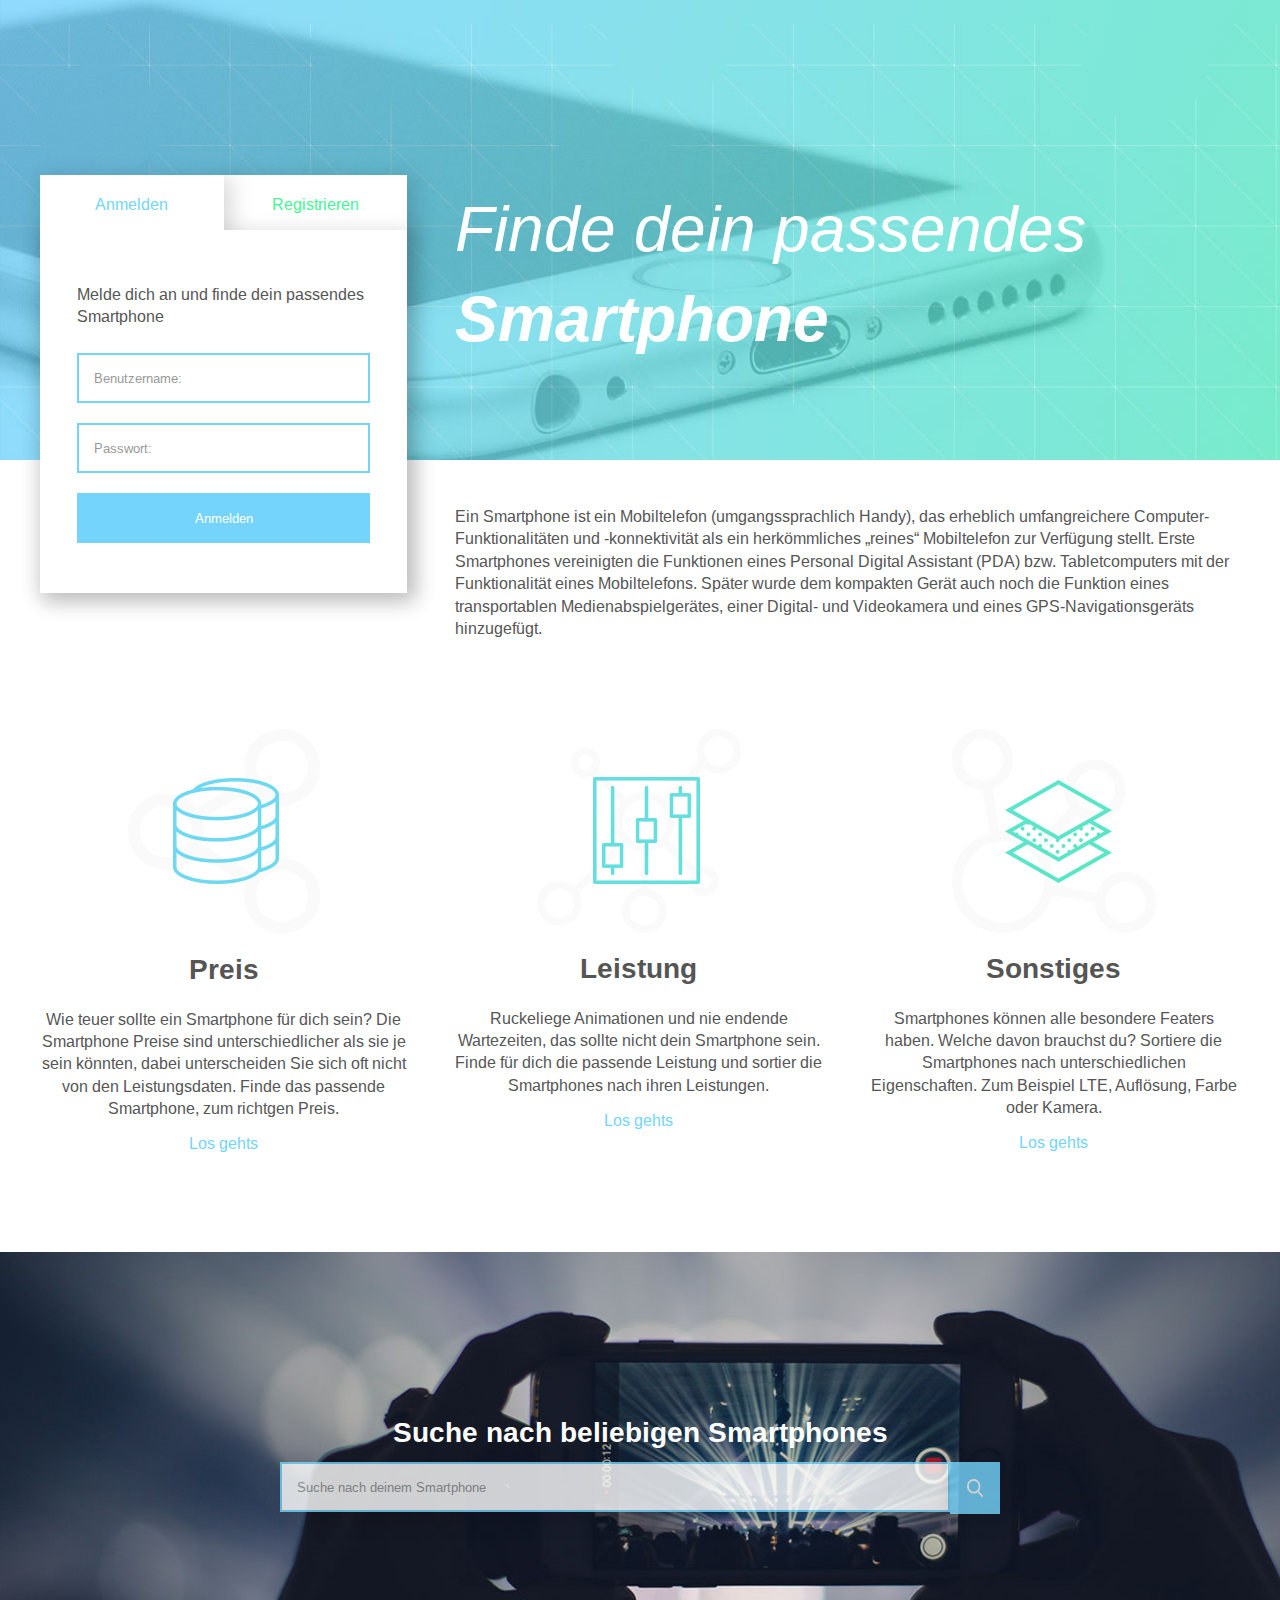
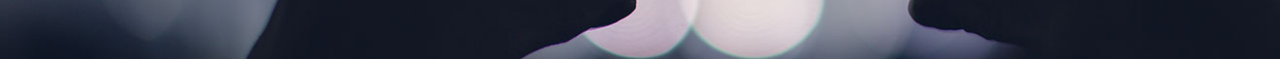
==== index.html @ b23a13de "Filter Leistet + Suchleiste" ====
<!doctype html>
<html class="no-js" lang="DE">
    <head>
        <!--[if lt IE 8]>
            <p class="browserupgrade">You are using an <strong>outdated</strong> browser. Please <a href="http://browsehappy.com/">upgrade your browser</a> to improve your experience.</p>
        <![endif]-->
        <meta charset="utf-8">
        <meta http-equiv="X-UA-Compatible" content="IE=edge,chrome=1">
        <title>Smartphone Portal</title>
        <meta name="description" content="">
        <meta name="viewport" content="width=device-width, initial-scale=1">
        <link rel="apple-touch-icon" href="apple-touch-icon.png">

        <link rel="stylesheet" href="css/normalize.min.css">
        <link rel="stylesheet" href="css/main.css">

        <script src="js/vendor/modernizr-2.8.3.min.js"></script>
    </head>
    <body>
        <!-- Header -->
        <header class="head">
            <div class="inner">
                <div class="signIn sign">
                    <a class="signIn-button">Anmelden</a>
                    <div class="sign-panel">
                        <div class="inner">
                            <p>Melde dich an und finde dein passendes Smartphone</p>
                            <form>
                                <input type="text" name="name" placeholder="Benutzername:">
                                <input type="password" name="pw" placeholder="Passwort:">
                                <input class="submit" type="submit" name="submit" value="Anmelden">
                            </form>
                        </div>
                    </div>
                </div>
                <div class="signUp sign">
                    <a class="signUp-button">Registrieren</a>
                    <div class="sign-panel">
                        <div class="inner">
                            <form>
                                <input type="text" name="name" placeholder="Benutzername:">
                                <input type="password" name="pw" placeholder="Passwort:">
                                <input type="password" name="pwRepeat" placeholder="Passwort wiederholen:">
                                <input class="submit" type="submit" name="submit" value="Anmelden">
                            </form>
                        </div>
                    </div>
                </div>
                <h1>Finde dein passendes<br /><strong>Smartphone</strong></h1>
            </div>
        </header>
        <!-- Section -->
        <section class="allcont">
            <div class="gridwrapper">
                <div class="inner">
                    <div class="col33">&nbsp;</div>
                    <div class="col66">Ein Smartphone ist ein Mobiltelefon (umgangssprachlich Handy), das erheblich umfangreichere Computer-Funktionalitäten und -konnektivität als ein herkömmliches „reines“ Mobiltelefon zur Verfügung stellt. Erste Smartphones vereinigten die Funktionen eines Personal Digital Assistant (PDA) bzw. Tabletcomputers mit der Funktionalität eines Mobiltelefons. Später wurde dem kompakten Gerät auch noch die Funktion eines transportablen Medienabspielgerätes, einer Digital- und Videokamera und eines GPS-Navigationsgeräts hinzugefügt.</div>
                    <div class="clearfix"></div>
                </div>
            </div>

            <div class="gridwrapper">
                <div class="inner">
                    <div class="col33 text-center">
                        <img src="img/filter-preis.png" />
                        <h3>Preis</h3>
                        <p>Wie teuer sollte ein Smartphone für dich sein? Die Smartphone Preise sind unterschiedlicher als sie je sein könnten, dabei unterscheiden Sie sich oft nicht von den Leistungsdaten. Finde das passende Smartphone, zum richtgen Preis.</p>
                        <p><a class="underline" href="#">Los gehts</a></p>
                    </div>
                    <div class="col33 text-center">
                        <img src="img/filter-leistung.png" />
                        <h3>Leistung</h3>
                        <p>Ruckeliege Animationen und nie endende Wartezeiten, das sollte nicht dein Smartphone sein. Finde für dich die passende Leistung und sortier die Smartphones nach ihren Leistungen.</p>
                        <p><a class="underline" href="#">Los gehts</a></p>
                    </div>
                    <div class="col33 text-center">
                        <img src="img/filter-sonstiges.png" />
                        <h3>Sonstiges</h3>
                        <p>Smartphones können alle besondere Featers haben. Welche davon brauchst du? Sortiere die Smartphones nach unterschiedlichen Eigenschaften. Zum Beispiel LTE, Auflösung, Farbe oder Kamera.</p>
                        <p><a class="underline" href="#">Los gehts</a></p>
                    </div>
                    <div class="clearfix"></div>
                </div>
            </div>

            <div class="gridwrapper wrapper-img">
                <div class="inner">
                    <div class="col text-center">
                        <h3 style="color: #fff;">Suche nach beliebigen Smartphones</h3>
                        <form>
                            <input type="text" name="searchkey" placeholder="Suche nach deinem Smartphone">
                            <input class="submit" type="image" src="img/search-icon.png" alt="Submit Form" />
                            <div class="clearfix"></div>
                        </form>
                    </div>
                </div>
            </div>
        </section>

        <script src="//ajax.googleapis.com/ajax/libs/jquery/1.11.2/jquery.min.js"></script>
        <script>window.jQuery || document.write('<script src="js/vendor/jquery-1.11.2.min.js"><\/script>')</script>

        <!-- Einfügen der JS datei -->
        <script src="js/main.js"></script>
    </body>
</html>
---- css/main.css ----
/*! HTML5 Boilerplate v5.0 | MIT License | http://h5bp.com/ */
@import url('https://fonts.googleapis.com/css?family=Arimo');

* {
    box-sizing: border-box;
    margin: 0px;
    padding: 0px;
}

html {
    color: #555;
    font-size: 100%;
    line-height: 1.4;
    font-family: 'Arimo', sans-serif;
}
::-moz-selection {
    background: #b3d4fc;
    text-shadow: none;
}
::selection {
    background: #b3d4fc;
    text-shadow: none;
}
hr {
    display: block;
    height: 1px;
    border: 0;
    border-top: 1px solid #ccc;
    margin: 1em 0;
    padding: 0;
}
audio,
canvas,
iframe,
img,
svg,
video {
    vertical-align: middle;
}
textarea {
    resize: vertical;
}
p {
    padding: 8px 0px 5px;
    margin: 0px;
}
h1, h2, h3, h4, h5, h6 {
    font-family: 'Arimo', sans-serif;
    font-weight: normal;
    margin: 0px;
}
a {
    color: #74d4fc;
    text-decoration: none;
}
h1 {
    font-style: italic;
    font-size: 64px;
}
h3 {
    font-size: 28px;   
    color: #555;
    font-weight: bold;
    padding: 16px 0px 10px;
}
.text-center {
    text-align: center;
}
.text-right {
    text-align: right;
}
/* ==========================================================================
   Head
   ========================================================================== */
.head {
    width: 100%;
    height: 460px;
    background-image: url(../img/headimg.jpg);
    background-size: cover;
}
.sign {
    position: absolute;
    width: 30.6%;
    height: 363px;
    background-color: #fff;
    top: 230px;
    left: 0px;
    box-shadow: 5px 5px 20px 3px rgba(0,0,0, 0.15);
}
.signIn {
    z-index: 2;
}
.signUp {
    z-index: 1;
}
.signIn-button, .signUp-button {
    width: 50%;
    text-align: center;
    padding: 18px 0px;
    background-color: #fff;
    display: block;
    position: absolute;
    top: -55px;
    box-shadow: 5px 5px 20px 3px rgba(0,0,0, 0.15);
    z-index: 1;
    cursor: pointer;
}
.signIn-button {
    left: 0px;
    color: #72d6f6;
}
.signUp-button {
    right: 0px;
    color: #42f696;
}
.sign-panel {
    width: 100%;
    height: 100%;
    position: relative;
    z-index: 2;
    background-color: #fff;
    overflow: hidden;
}
.active-panel {
    z-index: 3 !important;
}
.sign-panel .inner {
    width: 80%;
    margin: 0px auto;
    padding: 45px 0px;
}
.sign-panel p, .sign-panel input {
    margin-bottom: 20px;
}
/* Formularfelder */
.sign-panel form input {
    width: 100%;
    padding: 15px;
    box-sizing: border-box;
    border: #74d4fc solid 2px; 
    background-color: #fff;
    font-family: 'Arimo', sans-serif;
}
.signUp .sign-panel form input {
    border: #42f696 solid 2px;
}
.sign-panel form input:focus {
    outline: none;
}
.sign-panel ::-webkit-input-placeholder { /* Chrome/Opera/Safari */
    color: #999999;
}
.sign-panel ::-moz-placeholder { /* Firefox 19+ */
    color: #999999;
}
.sign-panel :-ms-input-placeholder { /* IE 10+ */
    color: #999999;
}
.sign-panel :-moz-placeholder { /* Firefox 18- */
    color: #999999;
}
 /* Submit Button */
.sign-panel form input.submit {
    text-align: center;
    background-color: #74d4fc;
    color: #fff;
}
.signUp .sign-panel form input.submit {
    background-color: #42f696;
}
/* Headline */
.head .inner h1 {
    color: #fff;
    position: absolute;
    top: 185px;
    left: 34.6%;
}

/* ==========================================================================
   Spalten und Layout
   ========================================================================== */
.allcont {
    margin: 45px 0 0;
}
.gridwrapper {
    width: 100%;
    position: relative;
}
.gridwrapper + .gridwrapper {
    margin-top: 90px;
}
.inner {
    margin: 0px auto;
    width: 1200px;
    position: relative;
}
.col33, .col66 {
    float: left;
}
.col33 + .col66, .col33 + .col33 {
    margin-left: 4%;
}
.col33 {
    width: 30.6%;
}
.col66 {
    width: 65.2%;
}

/* ==========================================================================
   Special Class
   ========================================================================== */
/* Hover Effekt */
a.underline {
    display: inline-block;
}
a.underline:after {
    width: 0%;
    height: 2px;
    background-color: #74d4fc;
    content: '';
    display: block;
    transition: all 0.5s;
    margin: 0px auto;
}
a.underline:hover:after {
    width: 100%;
}

/* Suchleiste */
.gridwrapper.wrapper-img {
    padding: 145px 0px; 
    background-image: url(../img/wrapper-img.jpg);
    background-size: cover; 
}
.gridwrapper.wrapper-img .col {
    width: 60%;
    margin: 0px auto
}
/* Formularfelder Suche  */
.gridwrapper.wrapper-img form {
    opacity: 0.8;
    transition: opacity 0.5s;
}
/* §§§§§§§§§§nochmal ran setzen§§§§§§§§§ */
.gridwrapper.wrapper-img form:hover, .gridwrapper.wrapper-img form:focus {
    opacity: 1;
}
.gridwrapper.wrapper-img form input {
    width: 93%;
    padding: 15px;
    box-sizing: border-box;
    border: #74d4fc solid 2px; 
    background-color: #fff;
    font-family: 'Arimo', sans-serif;
    box-shadow: 5px 5px 20px 3px rgba(0,0,0, 0.15);
    float: left;
}
.gridwrapper.wrapper-img form input:focus {
    outline: none;
}
.gridwrapper.wrapper-img ::-webkit-input-placeholder { /* Chrome/Opera/Safari */
    color: #999999;
}
.gridwrapper.wrapper-img ::-moz-placeholder { /* Firefox 19+ */
    color: #999999;
}
.gridwrapper.wrapper-img :-ms-input-placeholder { /* IE 10+ */
    color: #999999;
}
.gridwrapper.wrapper-img :-moz-placeholder { /* Firefox 18- */
    color: #999999;
}
 /* Submit Button */
.gridwrapper.wrapper-img form input.submit {
    text-align: center;
    background-color: #74d4fc;
    color: #fff;
    width: 7%;
    float: left;
}












/* ==========================================================================
   Media Queries
   ========================================================================== */

@media only screen and (min-width: 35em) {

}

@media print,
       (-o-min-device-pixel-ratio: 5/4),
       (-webkit-min-device-pixel-ratio: 1.25),
       (min-resolution: 120dpi) {

}

/* ==========================================================================
   Helper classes
   ========================================================================== */

.hidden {
    display: none !important;
    visibility: hidden;
}

.visuallyhidden {
    border: 0;
    clip: rect(0 0 0 0);
    height: 1px;
    margin: -1px;
    overflow: hidden;
    padding: 0;
    position: absolute;
    width: 1px;
}

.visuallyhidden.focusable:active,
.visuallyhidden.focusable:focus {
    clip: auto;
    height: auto;
    margin: 0;
    overflow: visible;
    position: static;
    width: auto;
}

.invisible {
    visibility: hidden;
}

.clearfix:before,
.clearfix:after {
    content: " ";
    display: table;
}

.clearfix:after {
    clear: both;
}

.clearfix {
    *zoom: 1;
}

/* ==========================================================================
   Print styles
   ========================================================================== */

@media print {
    *,
    *:before,
    *:after {
        background: transparent !important;
        color: #000 !important;
        box-shadow: none !important;
        text-shadow: none !important;
    }

    a,
    a:visited {
        text-decoration: underline;
    }

    a[href]:after {
        content: " (" attr(href) ")";
    }

    abbr[title]:after {
        content: " (" attr(title) ")";
    }

    a[href^="#"]:after,
    a[href^="javascript:"]:after {
        content: "";
    }

    pre,
    blockquote {
        border: 1px solid #999;
        page-break-inside: avoid;
    }

    thead {
        display: table-header-group;
    }

    tr,
    img {
        page-break-inside: avoid;
    }

    img {
        max-width: 100% !important;
    }

    p,
    h2,
    h3 {
        orphans: 3;
        widows: 3;
    }

    h2,
    h3 {
        page-break-after: avoid;
    }
}
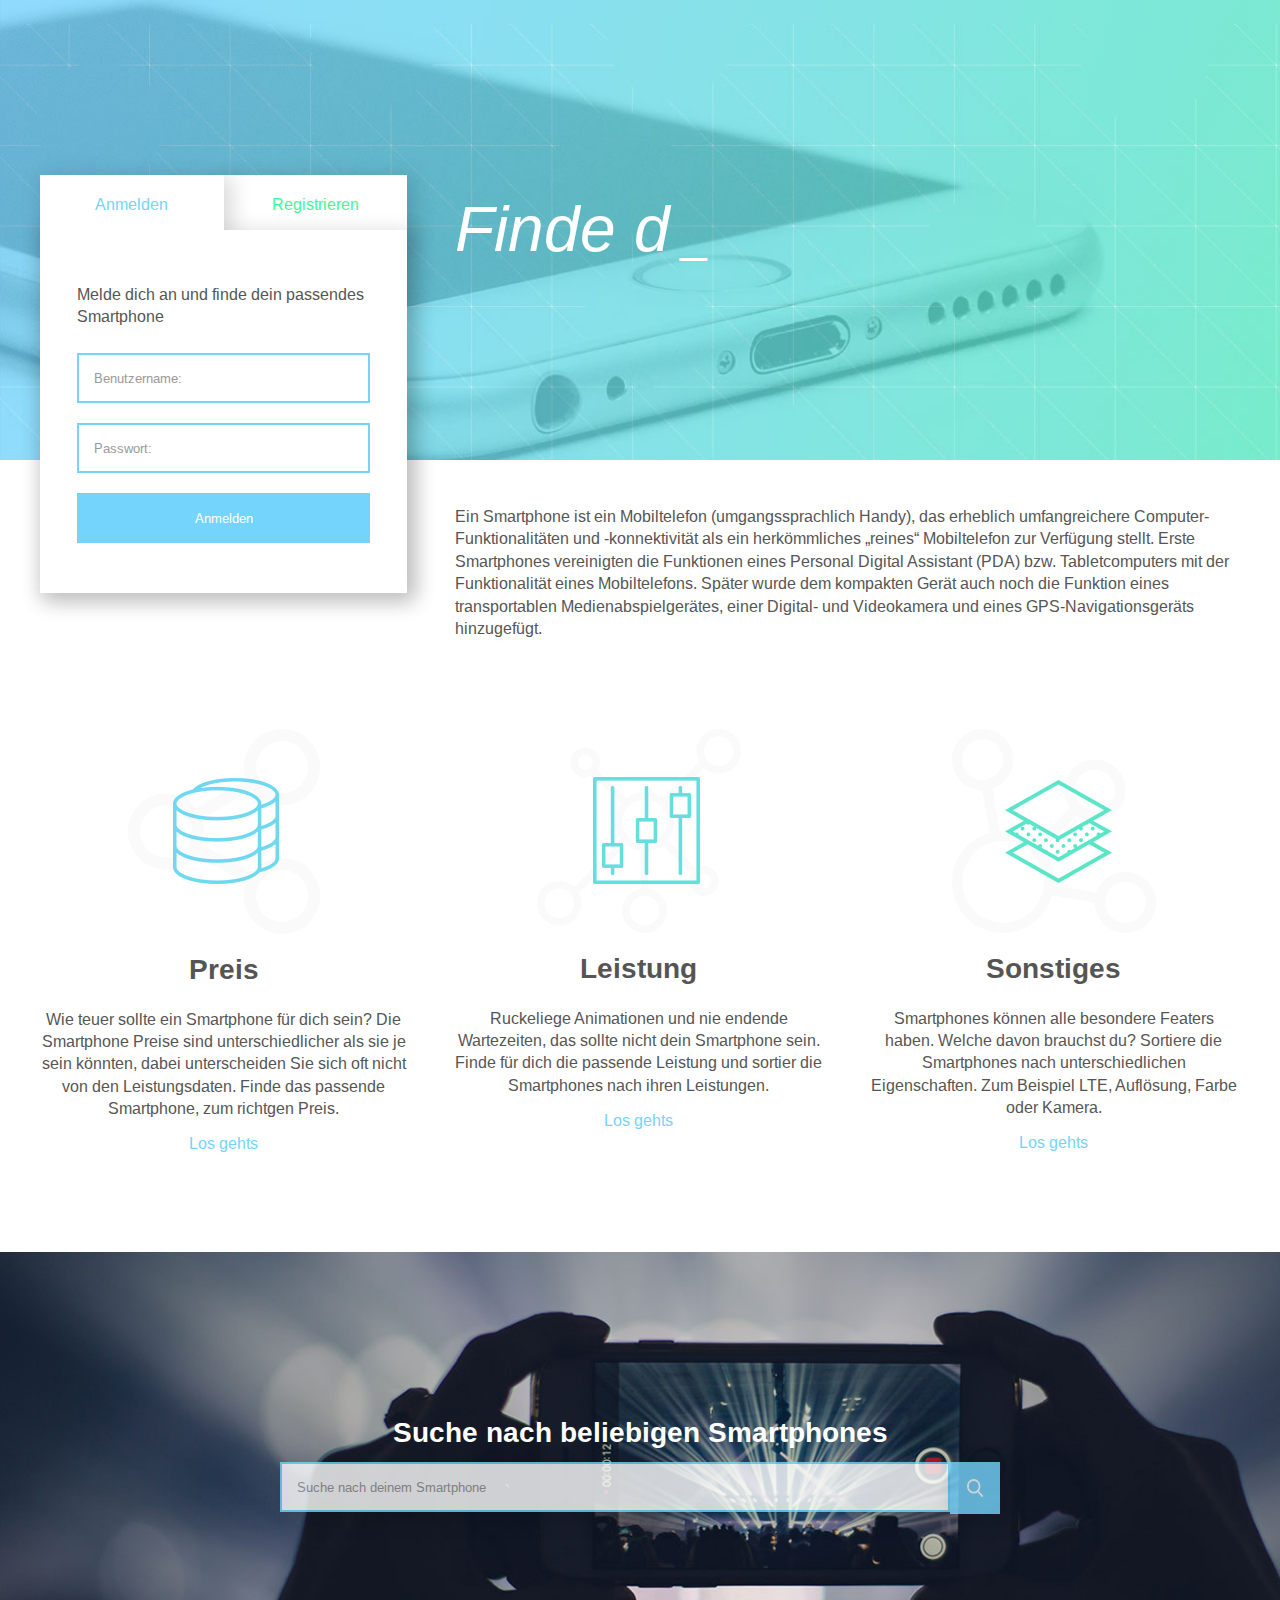
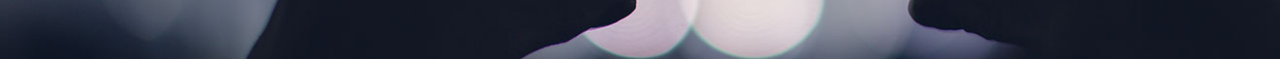
==== commit 5008e1ff: "ityped hinzugefügt" ====
--- a/index.html
+++ b/index.html
@@ -15,6 +15,7 @@
         <link rel="stylesheet" href="css/main.css">
 
         <script src="js/vendor/modernizr-2.8.3.min.js"></script>
+        <script src="js/ityped.js"></script>
     </head>
     <body>
         <!-- Header -->
@@ -46,7 +47,9 @@
                         </div>
                     </div>
                 </div>
-                <h1>Finde dein passendes<br /><strong>Smartphone</strong></h1>
+                <div class="typed-text">
+                    <span id="ityped" class="ityped"></span>
+                </div>
             </div>
         </header>
         <!-- Section -->
--- a/css/main.css
+++ b/css/main.css
@@ -169,11 +169,39 @@
     background-color: #42f696;
 }
 /* Headline */
-.head .inner h1 {
+.head .inner .typed-text {
     color: #fff;
     position: absolute;
     top: 185px;
     left: 34.6%;
+    font-size: 64px;
+}
+.head .inner .typed-text .ityped {
+    font-style: italic;
+}
+.ityped-cursor {
+    font-size: 3rem;
+    opacity: 1;
+    -webkit-animation: blink 0.45s infinite;
+    -moz-animation: blink 0.45s infinite;
+    animation: blink 0.45s infinite;
+    animation-direction: alternate;
+    margin-left: 10px;
+}
+@keyframes blink {
+    100% {
+        opacity: 0;
+    }
+}
+@-webkit-keyframes blink {
+    100% {
+        opacity: 0;
+    }
+}
+@-moz-keyframes blink {
+    100% {
+        opacity: 0;
+    }
 }
 
 /* ==========================================================================
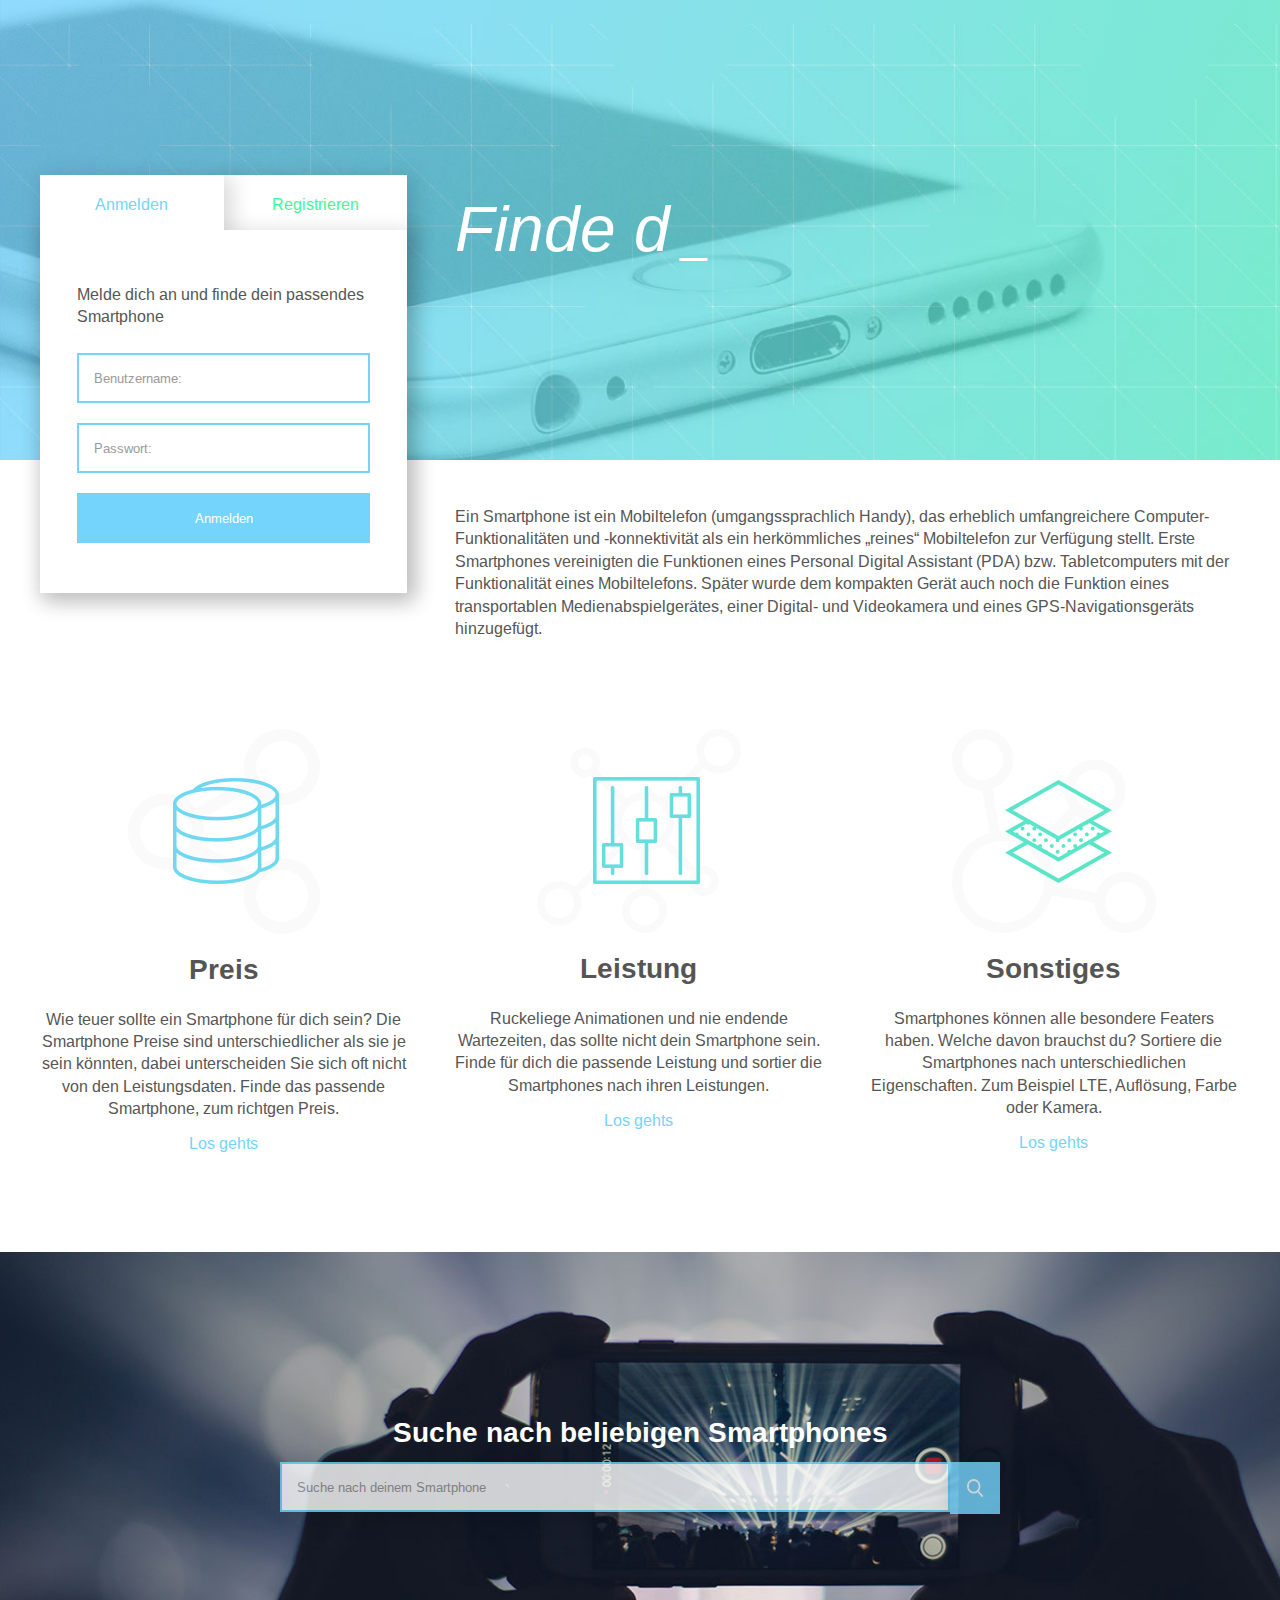
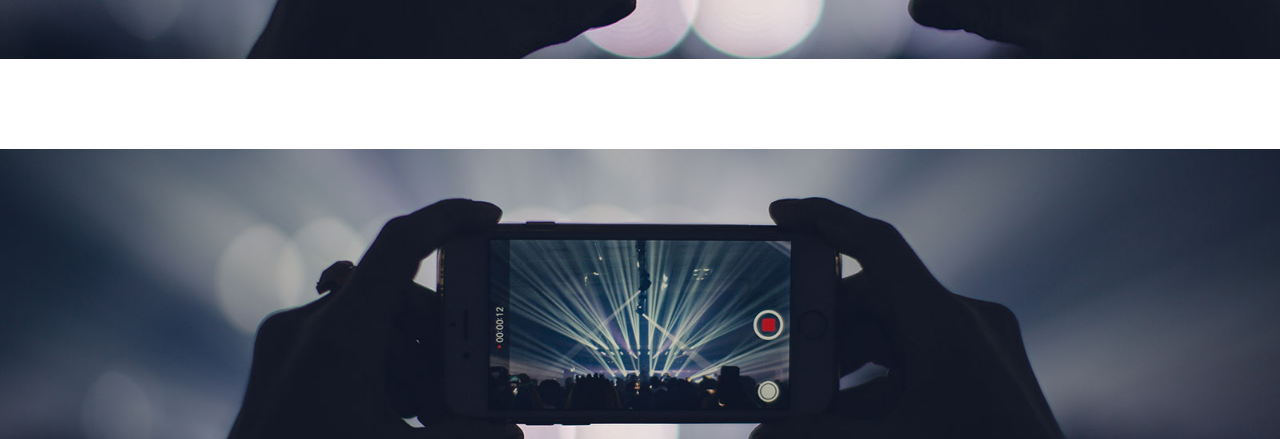
==== commit e12a2cd5: "icons bearbeitet" ====
--- a/index.html
+++ b/index.html
@@ -10,6 +10,7 @@
         <meta name="description" content="">
         <meta name="viewport" content="width=device-width, initial-scale=1">
         <link rel="apple-touch-icon" href="apple-touch-icon.png">
+        <link rel="icon" type="image/png" sizes="32x32" href="favicon.png">
 
         <link rel="stylesheet" href="css/normalize.min.css">
         <link rel="stylesheet" href="css/main.css">
@@ -54,6 +55,7 @@
         </header>
         <!-- Section -->
         <section class="allcont">
+            <!-- Intro -->
             <div class="gridwrapper">
                 <div class="inner">
                     <div class="col33">&nbsp;</div>
@@ -62,6 +64,7 @@
                 </div>
             </div>
 
+            <!-- 3 Spalten Filter -->
             <div class="gridwrapper">
                 <div class="inner">
                     <div class="col33 text-center">
@@ -86,6 +89,7 @@
                 </div>
             </div>
 
+            <!-- Suchleiste -->
             <div class="gridwrapper wrapper-img">
                 <div class="inner">
                     <div class="col text-center">
@@ -98,6 +102,12 @@
                     </div>
                 </div>
             </div>
+
+             <!-- Suchleiste -->
+            <div class="gridwrapper wrapper-img">
+                <div class="inner">
+                </div>
+            </div>
         </section>
 
         <script src="//ajax.googleapis.com/ajax/libs/jquery/1.11.2/jquery.min.js"></script>
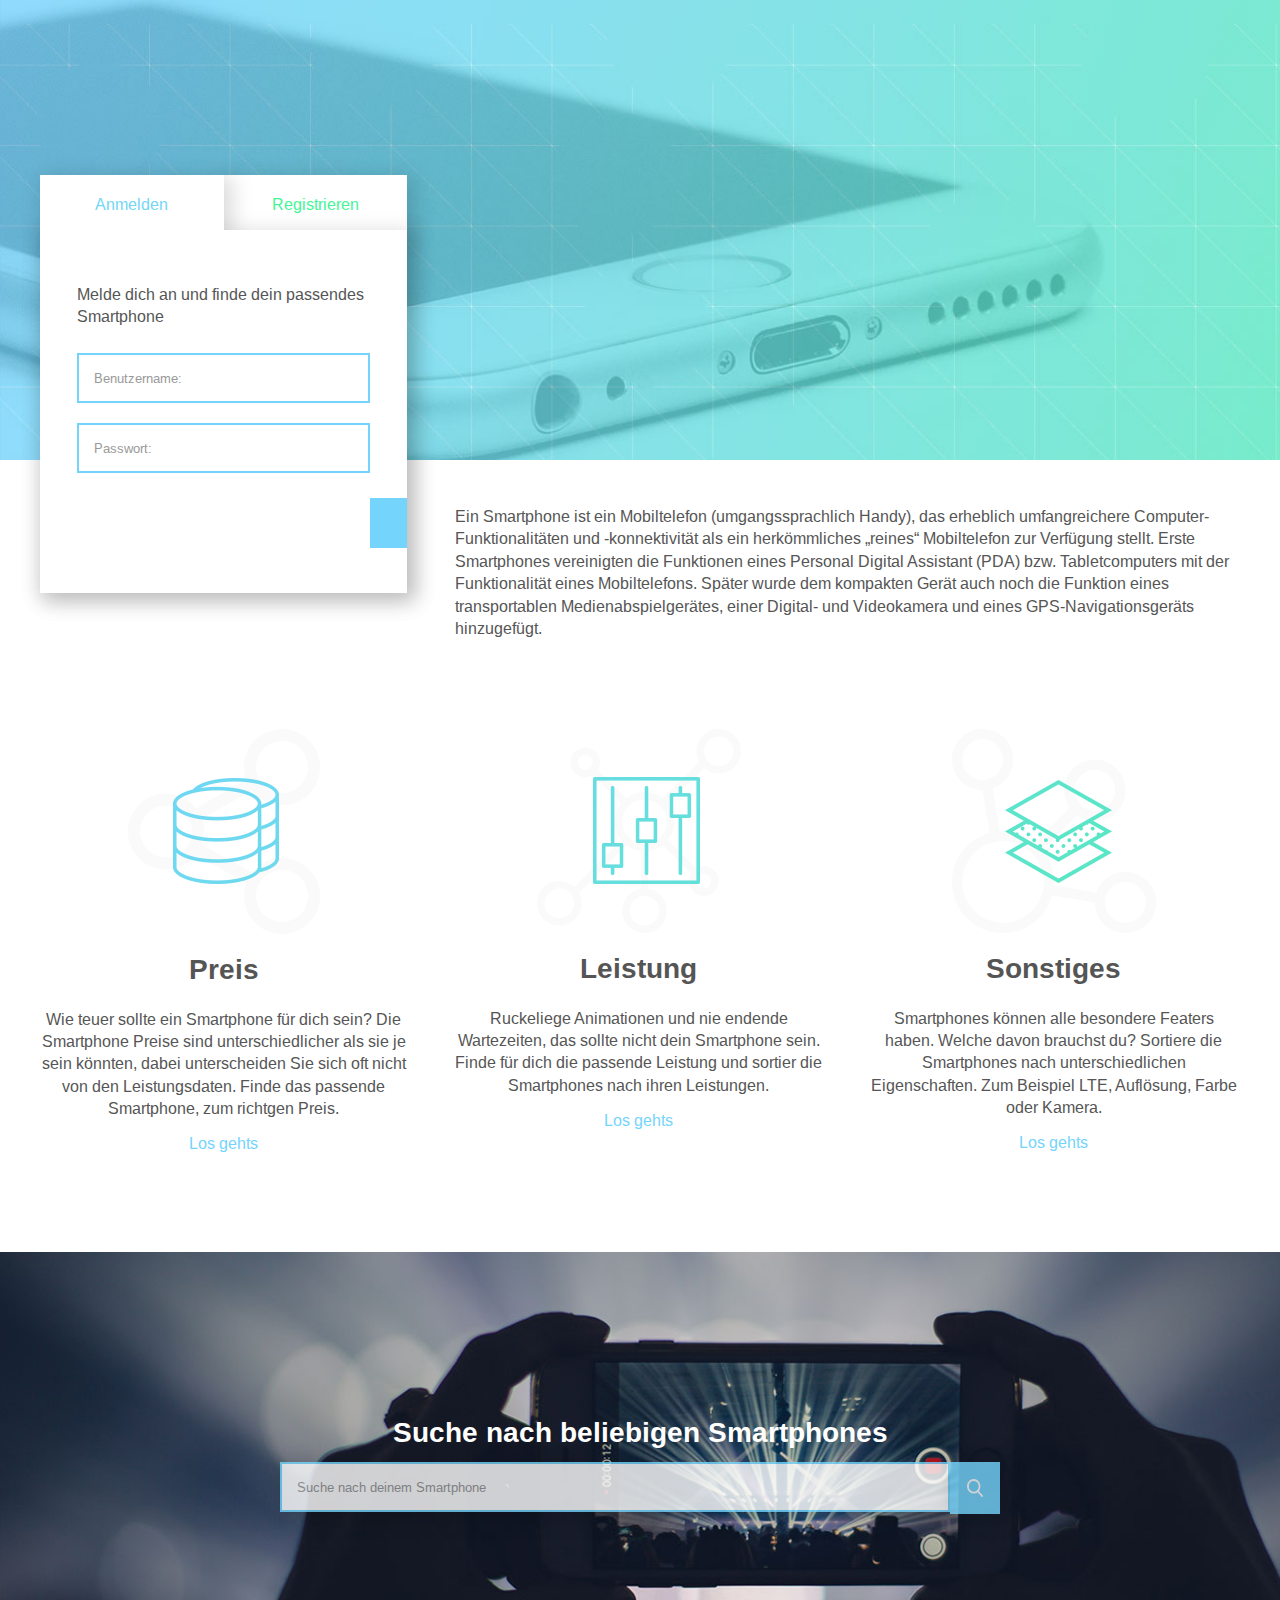
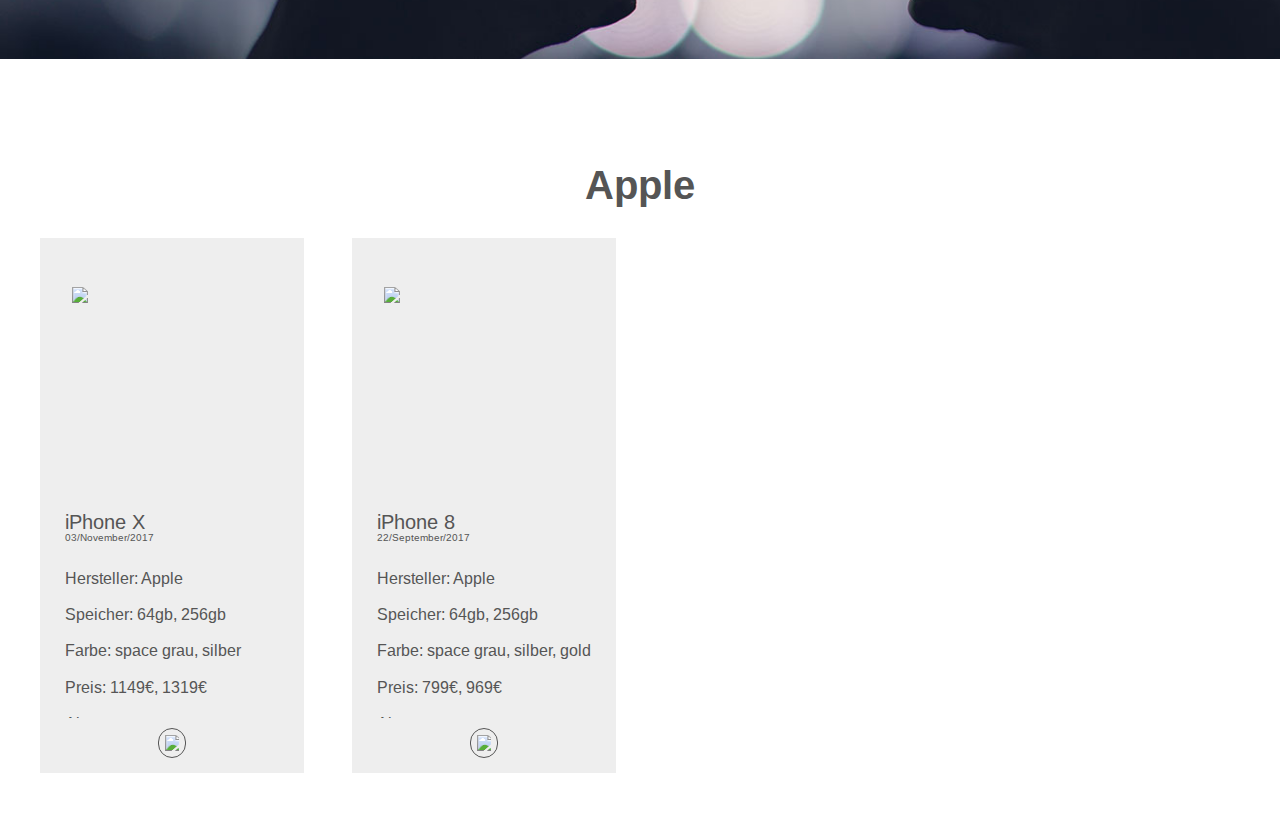
==== commit f1b0a546: "hoher richtig gemacht für jedes Attribut" ====
--- a/index.html
+++ b/index.html
@@ -103,14 +103,84 @@
                 </div>
             </div>
 
-             <!-- Suchleiste -->
-            <div class="gridwrapper wrapper-img">
+             <!-- Handys-->
+            <div class="gridwrapper">
                 <div class="inner">
+                    <h2 class="text-center">Apple</h2>
+                    <div class="col25">
+                        <!-- Handy Model --><!-- Iphone X -->
+                        <div class="handy-model" handy="iphoneX">
+                            <!-- Handy Bild -->
+                            <div class="handy-img">
+                                <img src="img/_handybilder/iphoneX.png" />
+                            </div>
+                            <!-- Handy Infos -->
+                            <div class="handy-info">
+                                <h4>iPhone X</h4>
+                                <p class="handy-release">03/November/2017</p>
+                                <ul>
+                                    <li class="her"><span>Hersteller:</span> <span>Apple</span></li>
+                                    <li class="spe"><span>Speicher:</span> <span>64gb, 256gb</span></li>
+                                    <li class="far"><span>Farbe:</span> <span>space grau, silber</span></li>
+                                    <li class="pre"><span>Preis:</span> <span>1149€, 1319€</span></li>
+                                    <li class="abm"><span>Abmessung:</span> <span>143,6mm/70,9mm/7,7mm</span></li>
+                                    <li class="gew"><span>Gewicht:</span> <span>174g</span></li>
+                                    <li class="gro"><span>Display Größe:</span> <span>5,8"</span></li>
+                                    <li class="auf"><span>Display Auflösung:</span> <span>2436x1125 Pixel</span></li>
+                                    <li class="art"><span>Display Art:</span> <span>Retina-OLED-HD</span></li>
+                                </ul>
+                            </div>
+                            <!-- Mehr Erfahren -->
+                            <div class="handy-more">
+                                <div class="circle open show-button action">
+                                    <img src="img/arrow.png" />
+                                </div>
+                                <div class="circle close action">
+                                    <img src="img/arrow.png" />
+                                </div>
+                            </div>
+                        </div>
+                    </div>
+                    <div class="col25">
+                        <!-- Handy Model --><!-- Iphone 8 -->
+                        <div class="handy-model" handy="iphone8">
+                            <!-- Handy Bild -->
+                            <div class="handy-img">
+                                <img src="img/_handybilder/iphone8.png" />
+                            </div>
+                            <!-- Handy Infos -->
+                            <div class="handy-info">
+                                <h4>iPhone 8</h4>
+                                <p class="handy-release">22/September/2017</p>
+                                <ul>
+                                    <li class="her"><span>Hersteller:</span> <span>Apple</span></li>
+                                    <li class="spe"><span>Speicher:</span> <span>64gb, 256gb</span></li>
+                                    <li class="far"><span>Farbe:</span> <span>space grau, silber, gold</span></li>
+                                    <li class="pre"><span>Preis:</span> <span>799€, 969€</span></li>
+                                    <li class="abm"><span>Abmessung:</span> <span>138,4mm/67,3mm/7,3 mm</span></li>
+                                    <li class="gew"><span>Gewicht:</span> <span>148g</span></li>
+                                    <li class="gro"><span>Display Größe:</span> <span>4,7"</span></li>
+                                    <li class="auf"><span>Display Auflösung:</span> <span>1334x750 Pixel</span></li>
+                                    <li class="art"><span>Display Art:</span> <span>Retina-LCD</span></li>
+                                </ul>
+                            </div>
+                            <!-- Mehr Erfahren -->
+                            <div class="handy-more">
+                                <div class="circle open show-button action">
+                                    <img src="img/arrow.png" />
+                                </div>
+                                <div class="circle close action">
+                                    <img src="img/arrow.png" />
+                                </div>
+                            </div>
+                        </div>
+                    </div>
+                    <div class="clearfix"></div>
                 </div>
             </div>
         </section>
 
-        <script src="//ajax.googleapis.com/ajax/libs/jquery/1.11.2/jquery.min.js"></script>
+        <!--<script src="//ajax.googleapis.com/ajax/libs/jquery/1.11.2/jquery.min.js"></script>-->
         <script>window.jQuery || document.write('<script src="js/vendor/jquery-1.11.2.min.js"><\/script>')</script>
 
         <!-- Einfügen der JS datei -->
--- a/css/main.css
+++ b/css/main.css
@@ -48,6 +48,7 @@
     font-family: 'Arimo', sans-serif;
     font-weight: normal;
     margin: 0px;
+    color: #555;
 }
 a {
     color: #74d4fc;
@@ -57,11 +58,20 @@
     font-style: italic;
     font-size: 64px;
 }
+h2 {
+    font-size: 40px;   
+    font-weight: bold;
+    padding: 8px 0px 25px;
+}
 h3 {
     font-size: 28px;   
-    color: #555;
     font-weight: bold;
     padding: 16px 0px 10px;
+}
+h4 {
+    font-size: 20px;   
+    font-weight: normal;
+    padding: 8px 0px 5px;
 }
 .text-center {
     text-align: center;
@@ -127,7 +137,9 @@
 .sign-panel .inner {
     width: 80%;
     margin: 0px auto;
+    position: relative;
     padding: 45px 0px;
+    height: 100%;
 }
 .sign-panel p, .sign-panel input {
     margin-bottom: 20px;
@@ -161,6 +173,8 @@
 }
  /* Submit Button */
 .sign-panel form input.submit {
+    position: absolute;
+    bottom: 25px;
     text-align: center;
     background-color: #74d4fc;
     color: #fff;
@@ -208,7 +222,7 @@
    Spalten und Layout
    ========================================================================== */
 .allcont {
-    margin: 45px 0 0;
+    margin: 45px 0 ;
 }
 .gridwrapper {
     width: 100%;
@@ -222,18 +236,26 @@
     width: 1200px;
     position: relative;
 }
-.col33, .col66 {
-    float: left;
-}
-.col33 + .col66, .col33 + .col33 {
-    margin-left: 4%;
-}
+/* 4 Spalten 1:1 */
+.col25 {
+    width: 22%
+}
+/* 3 Spalten 1:1 */
 .col33 {
     width: 30.6%;
 }
+/* 2 Spalten 1:2 */
 .col66 {
     width: 65.2%;
 }
+.col25, .col33, .col66 {
+    float: left;
+}
+.col25 + .col25, .col33 + .col66, .col66 + .col33, .col33 + .col33 {
+    margin-left: 4%;
+}
+
+
 
 /* ==========================================================================
    Special Class
@@ -299,7 +321,6 @@
 .gridwrapper.wrapper-img :-moz-placeholder { /* Firefox 18- */
     color: #999999;
 }
- /* Submit Button */
 .gridwrapper.wrapper-img form input.submit {
     text-align: center;
     background-color: #74d4fc;
@@ -308,13 +329,118 @@
     float: left;
 }
 
-
-
-
-
-
-
-
+/* ==========================================================================
+   Handy Model
+   ========================================================================== */
+.handy-model {
+    width: 100%;
+    padding: 45px 0px 10px;
+    background-color: #eee;
+    overflow: hidden;
+    position: relative;
+}
+.handy-model .handy-img {
+    width: 200px;
+    height: 200px;
+    margin: 0px auto 25px;
+}
+.handy-model .handy-info {
+    width: 100%;
+    /*padding: 0px 25px;*/
+    max-height: 210px;
+    overflow: hidden;
+    transition: all 1s;
+}
+.handy-model .handy-info h4 {
+    padding: 0px 25px;
+}
+.handy-model .handy-info.open {
+    max-height: 1000px;
+}
+.handy-model .handy-info .handy-release {
+    font-size: 10px;
+    margin: -5px 0px 15px;
+    padding: 0px 25px;
+}
+.handy-model .handy-info ul {
+    list-style-type: none;
+}
+.handy-model .handy-info ul li {
+    padding: 7px 25px 7px;
+    position: relative;
+    transition: all 0.5s;
+}
+.handy-model .handy-info ul li span {
+    position: relative;
+    z-index: 1;
+}
+.handy-model .handy-info ul li:before {
+    content: '';
+    background-color: #74d4fc;
+    width: 0%;
+    height: 100%;
+    position: absolute;
+    top: 0px;
+    left: -50%;
+    z-index: 0;
+    transition: all 0.5s;
+}
+/* $$$$$$$$$$$$ nochmal ran setzen $$$$$$$$$$$$$ */
+.handy-model .handy-info ul li.test.hov {
+    color: #fff;
+}
+.handy-model .handy-info ul li.test.hov:before {
+    display: block;
+    width: 200%;
+}
+
+/* Button fuer mehr anzeigen */
+.handy-more {
+    margin-top: 10px;
+    text-align: center;
+}
+.handy-more .circle {
+    padding: 6px;
+    border-radius: 30px;
+    border: 1px solid #555;
+    cursor: pointer;
+    display: none;
+}
+.handy-more .circle.show-button {
+    display: inline-block;
+}
+.handy-more .circle img {
+    width: 14px;
+    height: 14px;
+    height: auto;
+    float: left;
+    display: block;
+}
+.handy-more .circle.close img {
+    -webkit-transform: rotate(180deg);
+    -moz-transform: rotate(180deg);
+    -o-transform: rotate(180deg);
+    -ms-transform: rotate(180deg);
+    transform: rotate(180deg)
+}
+.handy-more .circle.open:after {
+    content: 'Mehr Erfahren';
+    color: #555;
+    display: block;
+    font-size: 10px;
+    float: left;
+    margin-left: 0px;
+    width: 0px;
+    height: 0px;
+    overflow: hidden;
+    transition: width 0.5s;
+}
+.handy-more .circle.open:hover:after {
+    width: 65px;
+    height: 14px;
+    margin-left: 6px;
+    white-space: nowrap;
+}
 
 
 
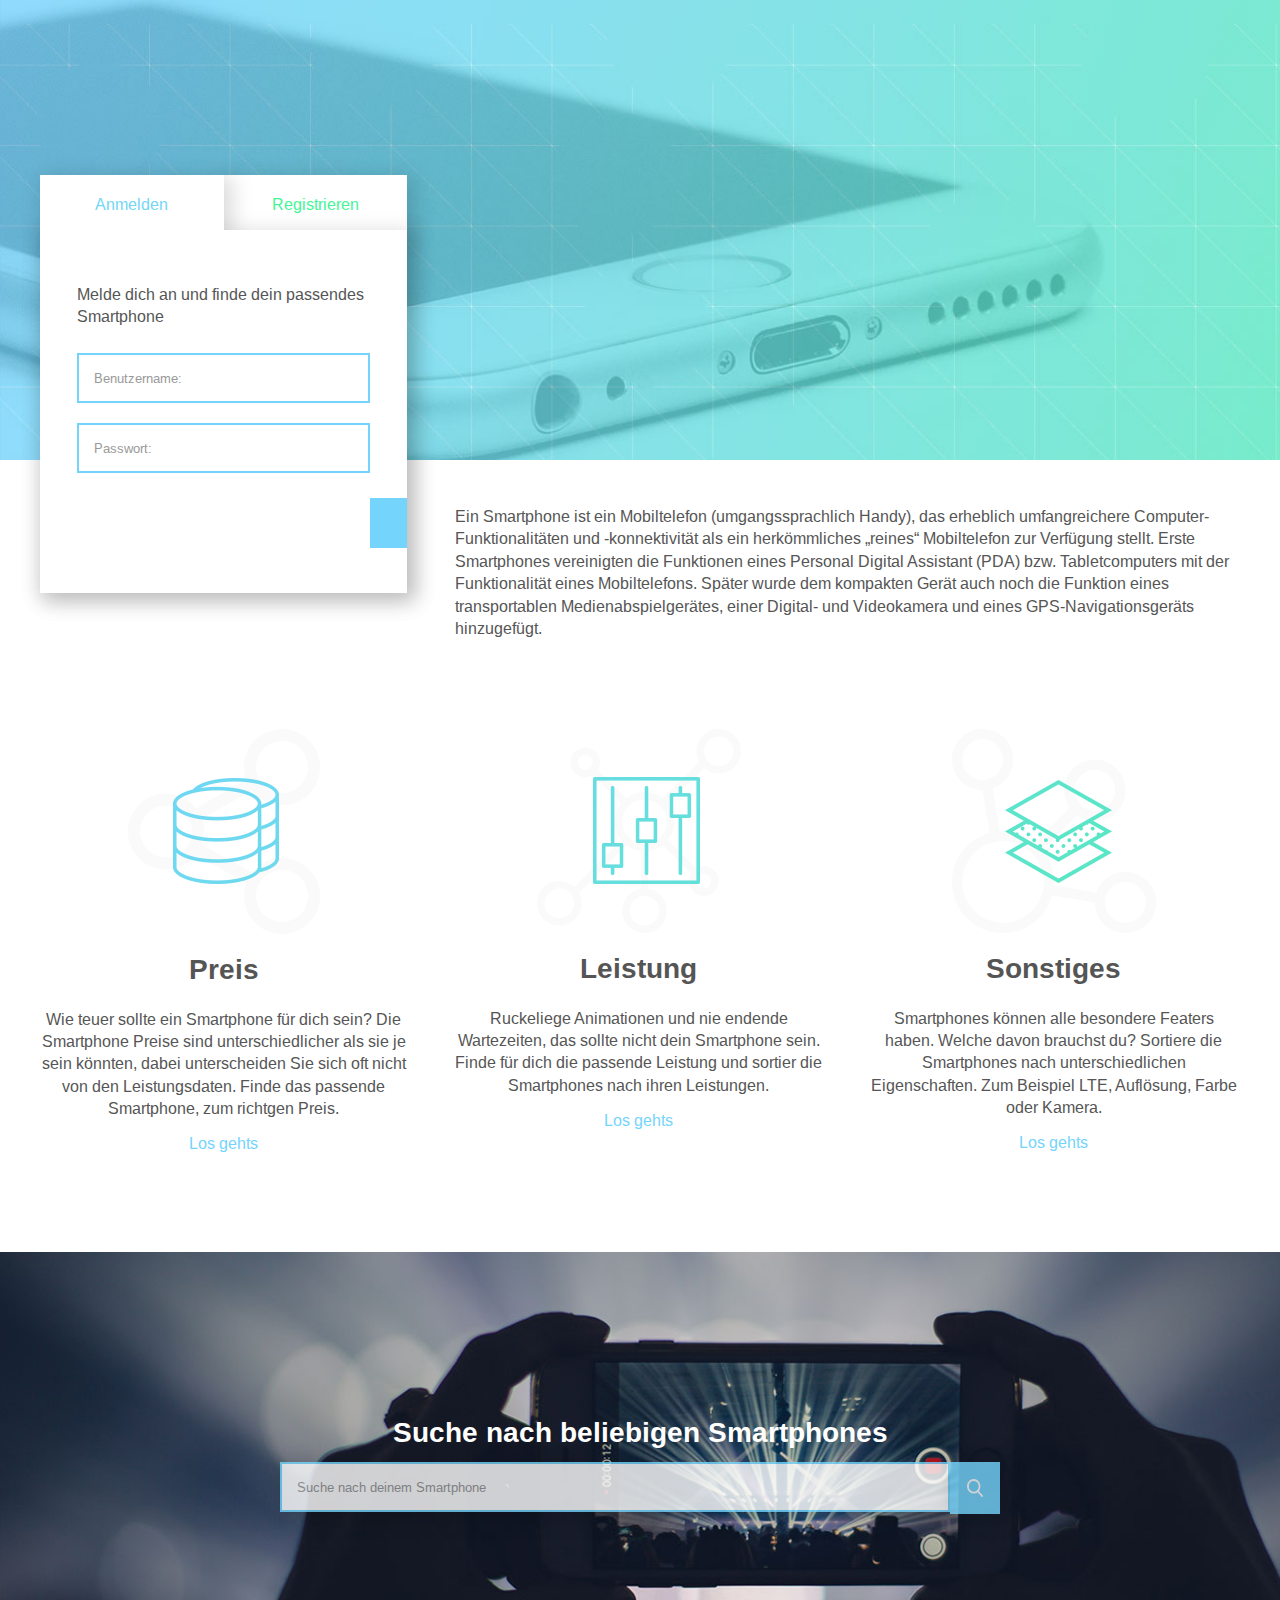
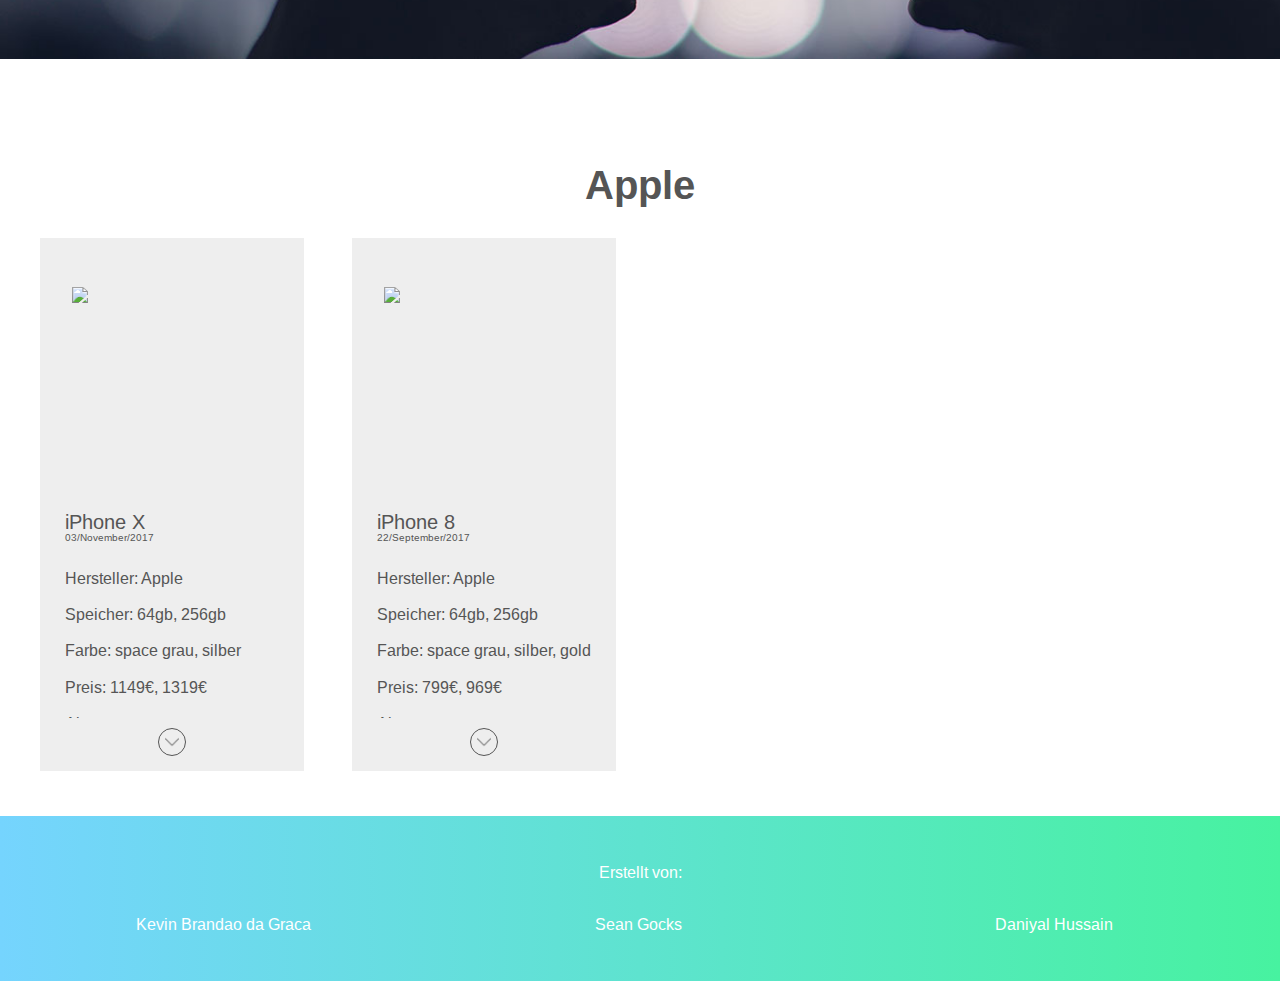
==== commit 5acef300: "neuen button" ====
--- a/index.html
+++ b/index.html
@@ -94,8 +94,8 @@
                 <div class="inner">
                     <div class="col text-center">
                         <h3 style="color: #fff;">Suche nach beliebigen Smartphones</h3>
-                        <form>
-                            <input type="text" name="searchkey" placeholder="Suche nach deinem Smartphone">
+                        <form class="test-t">
+                            <input type="text" class="search-input" name="searchkey" placeholder="Suche nach deinem Smartphone">
                             <input class="submit" type="image" src="img/search-icon.png" alt="Submit Form" />
                             <div class="clearfix"></div>
                         </form>
@@ -125,17 +125,20 @@
                                     <li class="pre"><span>Preis:</span> <span>1149€, 1319€</span></li>
                                     <li class="abm"><span>Abmessung:</span> <span>143,6mm/70,9mm/7,7mm</span></li>
                                     <li class="gew"><span>Gewicht:</span> <span>174g</span></li>
-                                    <li class="gro"><span>Display Größe:</span> <span>5,8"</span></li>
-                                    <li class="auf"><span>Display Auflösung:</span> <span>2436x1125 Pixel</span></li>
-                                    <li class="art"><span>Display Art:</span> <span>Retina-OLED-HD</span></li>
+                                    <li class="displayMain openMore">
+                                        <a>Display</a>
+                                        <ul>
+                                            <li class="gro"><span>Display Größe:</span> <span>5,8"</span></li>
+                                            <li class="auf"><span>Display Auflösung:</span> <span>2436x1125 Pixel</span></li>
+                                            <li class="art"><span>Display Art:</span> <span>Retina-OLED-HD</span></li>
+                                        </ul>
+                                    </li>
+
                                 </ul>
                             </div>
                             <!-- Mehr Erfahren -->
                             <div class="handy-more">
-                                <div class="circle open show-button action">
-                                    <img src="img/arrow.png" />
-                                </div>
-                                <div class="circle close action">
+                                <div class="circle open">
                                     <img src="img/arrow.png" />
                                 </div>
                             </div>
@@ -159,19 +162,21 @@
                                     <li class="pre"><span>Preis:</span> <span>799€, 969€</span></li>
                                     <li class="abm"><span>Abmessung:</span> <span>138,4mm/67,3mm/7,3 mm</span></li>
                                     <li class="gew"><span>Gewicht:</span> <span>148g</span></li>
-                                    <li class="gro"><span>Display Größe:</span> <span>4,7"</span></li>
-                                    <li class="auf"><span>Display Auflösung:</span> <span>1334x750 Pixel</span></li>
-                                    <li class="art"><span>Display Art:</span> <span>Retina-LCD</span></li>
+                                    <li class="displayMain openMore">
+                                        <a>Display</a>
+                                        <ul>
+                                             <li class="gro"><span>Display Größe:</span> <span>4,7"</span></li>
+                                            <li class="auf"><span>Display Auflösung:</span> <span>1334x750 Pixel</span></li>
+                                            <li class="art"><span>Display Art:</span> <span>Retina-LCD</span></li>
+                                        </ul>
+                                    </li>
                                 </ul>
                             </div>
                             <!-- Mehr Erfahren -->
                             <div class="handy-more">
-                                <div class="circle open show-button action">
+                                <div class="circle open">
                                     <img src="img/arrow.png" />
                                 </div>
-                                <div class="circle close action">
-                                    <img src="img/arrow.png" />
-                                </div>
                             </div>
                         </div>
                     </div>
@@ -179,6 +184,18 @@
                 </div>
             </div>
         </section>
+
+        <footer> 
+            <div class="inner text-center">
+                Erstellt von:
+            </div>
+            <div class="inner">
+                <div class="col33 text-center">Kevin Brandao da Graca</div>
+                <div class="col33 text-center">Sean Gocks</div>
+                <div class="col33 text-center">Daniyal Hussain</div>
+                <div class="clearfix"></div>
+            </div>
+        </footer>
 
         <!--<script src="//ajax.googleapis.com/ajax/libs/jquery/1.11.2/jquery.min.js"></script>-->
         <script>window.jQuery || document.write('<script src="js/vendor/jquery-1.11.2.min.js"><\/script>')</script>
--- a/css/main.css
+++ b/css/main.css
@@ -256,6 +256,22 @@
 }
 
 
+/* ==========================================================================
+   Footer
+   ========================================================================== */
+footer {
+    background: #75d4fe;
+    background: -moz-linear-gradient(left, #75d4fe 0%, #47f2a0 100%);
+    background: -webkit-linear-gradient(left, #75d4fe 0%,#47f2a0 100%);
+    background: linear-gradient(to right, #75d4fe 0%,#47f2a0 100%);
+    filter: progid:DXImageTransform.Microsoft.gradient( startColorstr='#75d4fe', endColorstr='#47f2a0',GradientType=1 );
+    padding: 45px 0;
+    color: #fff;
+}
+footer .inner:first-of-type {
+    margin-bottom: 30px;
+}
+
 
 /* ==========================================================================
    Special Class
@@ -292,7 +308,6 @@
     opacity: 0.8;
     transition: opacity 0.5s;
 }
-/* §§§§§§§§§§nochmal ran setzen§§§§§§§§§ */
 .gridwrapper.wrapper-img form:hover, .gridwrapper.wrapper-img form:focus {
     opacity: 1;
 }
@@ -346,7 +361,6 @@
 }
 .handy-model .handy-info {
     width: 100%;
-    /*padding: 0px 25px;*/
     max-height: 210px;
     overflow: hidden;
     transition: all 1s;
@@ -370,28 +384,43 @@
     position: relative;
     transition: all 0.5s;
 }
-.handy-model .handy-info ul li span {
+.handy-model .handy-info ul li a {
+    color: #555;
+    cursor: pointer;
+    display: block;
     position: relative;
-    z-index: 1;
-}
-.handy-model .handy-info ul li:before {
+}
+.handy-model .handy-info ul li ul {
+    max-height: 0px;
+    overflow: hidden;
+    transition: all 0.5s;
+}
+.handy-model .handy-info ul li ul.open {
+    max-height: 200px;
+    height: auto;
+}
+.handy-model .handy-info ul li.openMore a:before {
+    width: 16px;
+    height: 16px;
+    background-image: url(../img/arrow.png);
+    border: 1px solid #555;
+    background-size: 10px 10px;
+    background-repeat: no-repeat;
+    background-position: center center;
     content: '';
-    background-color: #74d4fc;
-    width: 0%;
-    height: 100%;
-    position: absolute;
-    top: 0px;
-    left: -50%;
-    z-index: 0;
+    display: inline-block;
+    transform: translateY(4px);
+    margin-right: 7px;
     transition: all 0.5s;
-}
-/* $$$$$$$$$$$$ nochmal ran setzen $$$$$$$$$$$$$ */
-.handy-model .handy-info ul li.test.hov {
-    color: #fff;
-}
-.handy-model .handy-info ul li.test.hov:before {
-    display: block;
-    width: 200%;
+    border-radius: 20px;
+}
+.handy-model .handy-info ul li.openMore a.close:before {
+    -webkit-transform: rotate(180deg);
+    -moz-transform: rotate(180deg);
+    -o-transform: rotate(180deg);
+    -ms-transform: rotate(180deg);
+    transform: rotate(180deg);
+    
 }
 
 /* Button fuer mehr anzeigen */
@@ -404,9 +433,6 @@
     border-radius: 30px;
     border: 1px solid #555;
     cursor: pointer;
-    display: none;
-}
-.handy-more .circle.show-button {
     display: inline-block;
 }
 .handy-more .circle img {
@@ -415,15 +441,16 @@
     height: auto;
     float: left;
     display: block;
+    transition: all 0.5s;
 }
 .handy-more .circle.close img {
     -webkit-transform: rotate(180deg);
     -moz-transform: rotate(180deg);
     -o-transform: rotate(180deg);
     -ms-transform: rotate(180deg);
-    transform: rotate(180deg)
-}
-.handy-more .circle.open:after {
+    transform: rotate(180deg);
+}
+.handy-more .circle:after {
     content: 'Mehr Erfahren';
     color: #555;
     display: block;
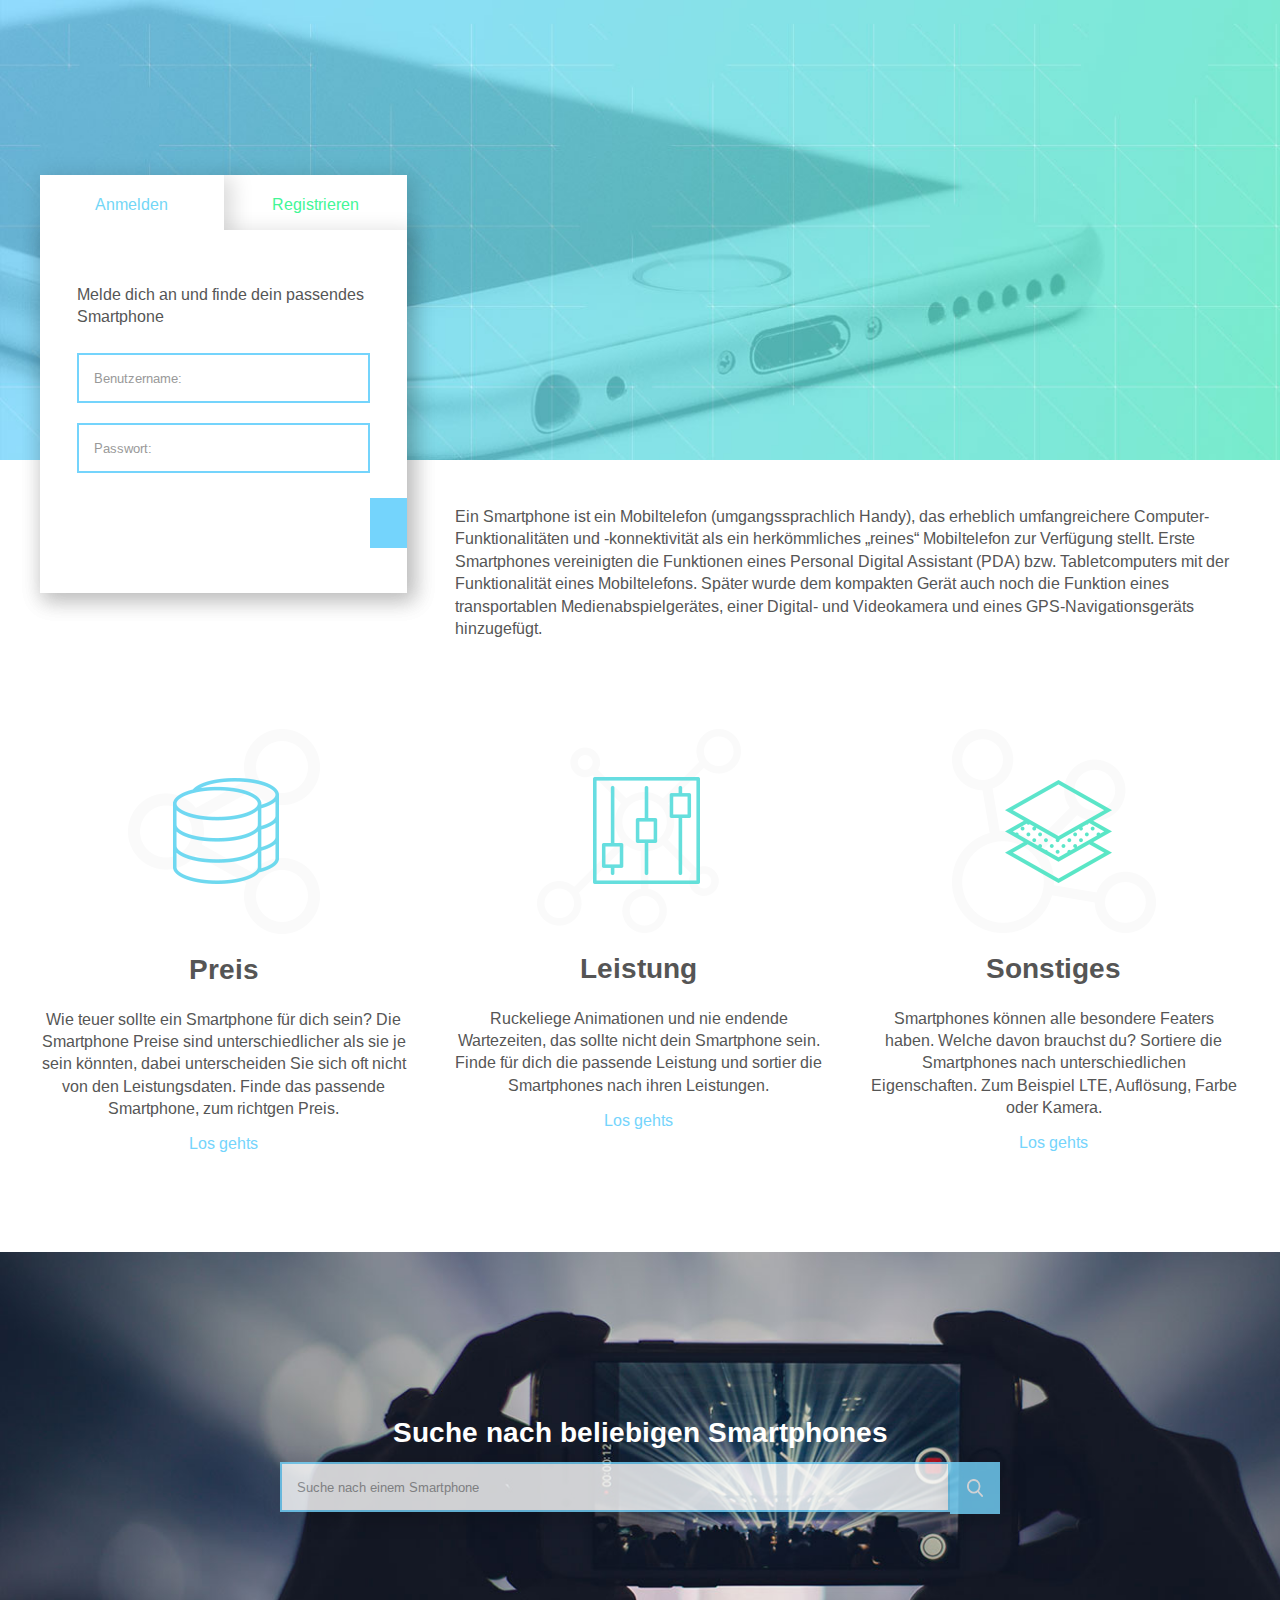
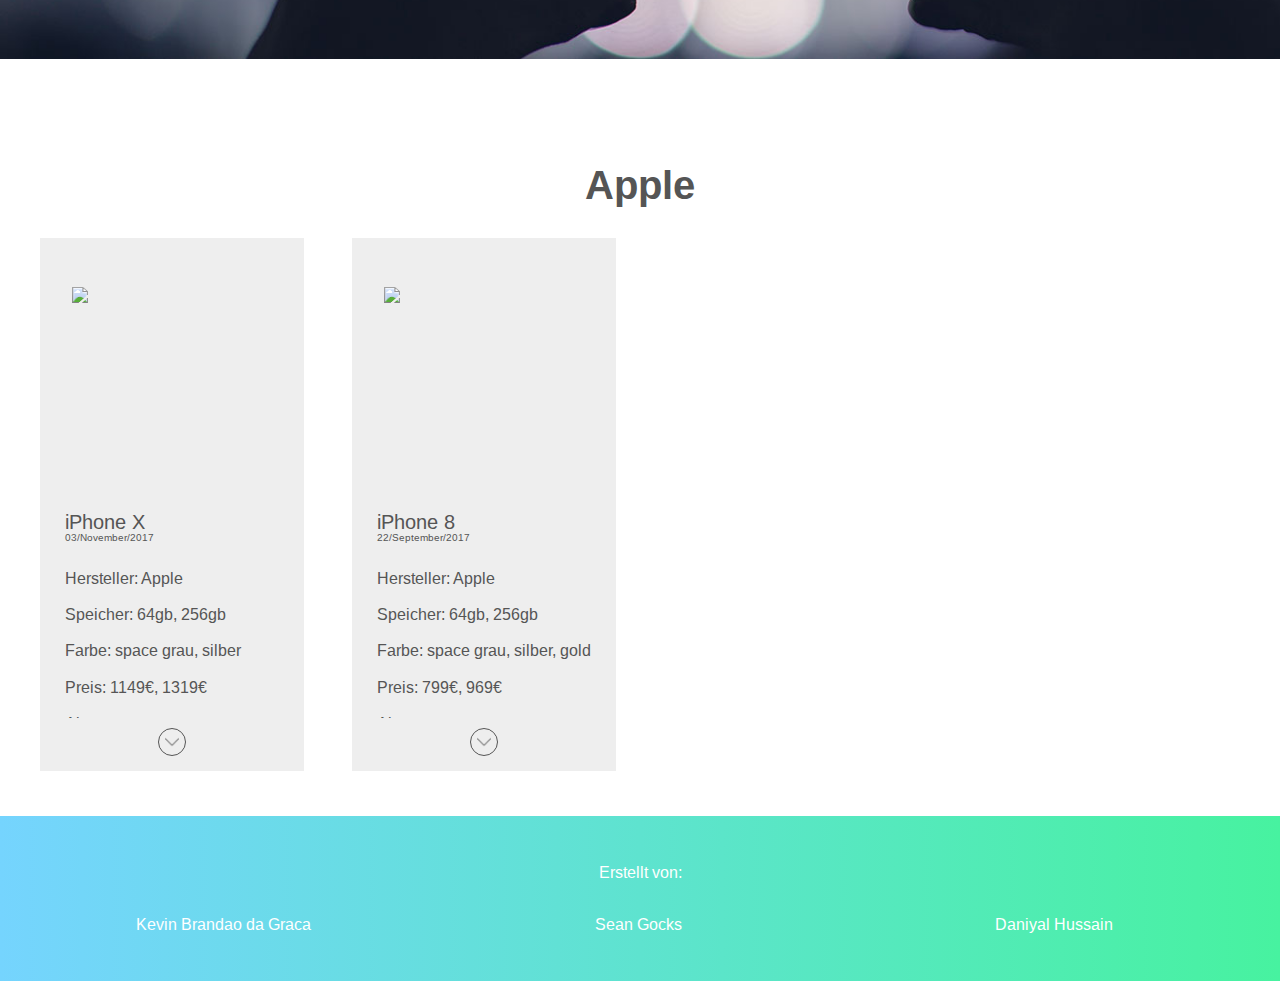
==== commit 6f294b9c: "autocomplete search angepasst" ====
--- a/index.html
+++ b/index.html
@@ -13,6 +13,7 @@
         <link rel="icon" type="image/png" sizes="32x32" href="favicon.png">
 
         <link rel="stylesheet" href="css/normalize.min.css">
+        <link rel="stylesheet" href="https://code.jquery.com/ui/1.12.1/themes/base/jquery-ui.css">
         <link rel="stylesheet" href="css/main.css">
 
         <script src="js/vendor/modernizr-2.8.3.min.js"></script>
@@ -94,8 +95,8 @@
                 <div class="inner">
                     <div class="col text-center">
                         <h3 style="color: #fff;">Suche nach beliebigen Smartphones</h3>
-                        <form class="test-t">
-                            <input type="text" class="search-input" name="searchkey" placeholder="Suche nach deinem Smartphone">
+                        <form class="search-form">
+                            <input type="text" class="search-input" name="searchkey" placeholder="Suche nach einem Smartphone">
                             <input class="submit" type="image" src="img/search-icon.png" alt="Submit Form" />
                             <div class="clearfix"></div>
                         </form>
@@ -201,6 +202,7 @@
         <script>window.jQuery || document.write('<script src="js/vendor/jquery-1.11.2.min.js"><\/script>')</script>
 
         <!-- Einfügen der JS datei -->
+        <script src="https://code.jquery.com/ui/1.12.1/jquery-ui.js"></script>
         <script src="js/main.js"></script>
     </body>
 </html>
--- a/css/main.css
+++ b/css/main.css
@@ -14,11 +14,11 @@
     font-family: 'Arimo', sans-serif;
 }
 ::-moz-selection {
-    background: #b3d4fc;
+    background: #74d4fc;
     text-shadow: none;
 }
 ::selection {
-    background: #b3d4fc;
+    background: #74d4fc;
     text-shadow: none;
 }
 hr {
@@ -86,6 +86,18 @@
     width: 100%;
     height: 460px;
     background-image: url(../img/headimg.jpg);
+    -webkit-background-size: cover;
+    -moz-background-size: cover;
+    -o-background-size: cover;
+    background-size: cover;
+}
+.head2 {
+    width: 100%;
+    height: 180px;
+    background-image: url(../img/headimg.jpg);
+    -webkit-background-size: cover;
+    -moz-background-size: cover;
+    -o-background-size: cover;
     background-size: cover;
 }
 .sign {
@@ -303,7 +315,7 @@
     width: 60%;
     margin: 0px auto
 }
-/* Formularfelder Suche  */
+/* Suchleiste Formularfelder  */
 .gridwrapper.wrapper-img form {
     opacity: 0.8;
     transition: opacity 0.5s;
@@ -343,6 +355,160 @@
     width: 7%;
     float: left;
 }
+/* Suchleiste vorgeschlagene woerter */
+.ui-widget.ui-widget-content {
+    max-height: 410px;
+    overflow-y: auto;
+    overflow-x: hidden;
+    background-color: #fff;
+    border: 2px #74d4fc solid;
+    border-top: none;
+}
+.ui-autocomplete-category {
+    font-size: 120%;    
+    font-weight: bold;
+    padding: 10px 10px 5px;
+}
+.ui-menu .ui-menu-item-wrapper {
+    color: #555;
+    padding: 3px 25px;
+}
+.ui-state-active, .ui-widget-content .ui-state-active, .ui-widget-header .ui-state-active, a.ui-button:active, .ui-button:active, .ui-button.ui-state-active:hover {
+    border: 1px transparent solid;
+    background: #74d4fc;
+    font-weight: normal;
+    color: #ffffff;
+}
+
+/* Back Button */
+.back-link {
+    color: #fff;
+    font-size: 20px;
+    text-transform: uppercase;
+    display: block;
+    float: left;
+    position: relative;
+    overflow: hidden;
+    margin-top: 70px;
+}
+.back-link:before {
+    content: '«';
+    display: block;
+    float: left;
+    color: #fff;
+    font-size: 35px;
+    line-height: 22px;
+    margin-right: 7px;
+}
+.back-link:after {
+    content: '';
+    height: 2px;
+    width: 15px;
+    background-color: #fff;
+    display: block;
+    position: absolute;
+    right: 0px;
+    bottom: 0px;
+    animation: animationFrames linear 1.7s;
+    animation-iteration-count: infinite;
+    -webkit-animation: animationFrames linear 1.7s;
+    -webkit-animation-iteration-count: infinite;
+    -moz-animation: animationFrames linear 1.7s;
+    -moz-animation-iteration-count: infinite;
+    -o-animation: animationFrames linear 1.7s;
+    -o-animation-iteration-count: infinite;
+    -ms-animation: animationFrames linear 1.7s;
+    -ms-animation-iteration-count: infinite;
+}
+@keyframes animationFrames{
+  0% {
+    width: 15px;
+    right: 0px;
+    opacity: 0.1;
+  }
+  25% {
+    width: 35px;
+    opacity: 0.9;
+  }
+  65% {
+    width: 35px;
+    opacity: 0.9;
+  }
+  90% {
+    width: 15px;
+  }
+  100% {
+    right: 100px;
+    opacity: 0.1;
+  }
+}
+@-moz-keyframes animationFrames{
+  0% {
+    width: 15px;
+    right: 0px;
+    opacity: 0.1;
+  }
+  25% {
+    width: 35px;
+    opacity: 0.9;
+  }
+  65% {
+    width: 35px;
+    opacity: 0.9;
+  }
+  90% {
+    width: 15px;
+  }
+  100% {
+    right: 100px;
+    opacity: 0.1;
+  }
+}
+@-webkit-keyframes animationFrames {
+  0% {
+    width: 15px;
+    right: 0px;
+    opacity: 0.1;
+  }
+  25% {
+    width: 35px;
+    opacity: 0.9;
+  }
+  65% {
+    width: 35px;
+    opacity: 0.9;
+  }
+  90% {
+    width: 15px;
+  }
+  100% {
+    right: 100px;
+    opacity: 0.1;
+  }
+}
+@-o-keyframes animationFrames {
+  0% {
+    width: 15px;
+    right: 0px;
+    opacity: 0.1;
+  }
+  25% {
+    width: 35px;
+    opacity: 0.9;
+  }
+  65% {
+    width: 35px;
+    opacity: 0.9;
+  }
+  90% {
+    width: 15px;
+  }
+  100% {
+    right: 100px;
+    opacity: 0.1;
+  }
+}
+
 
 /* ==========================================================================
    Handy Model
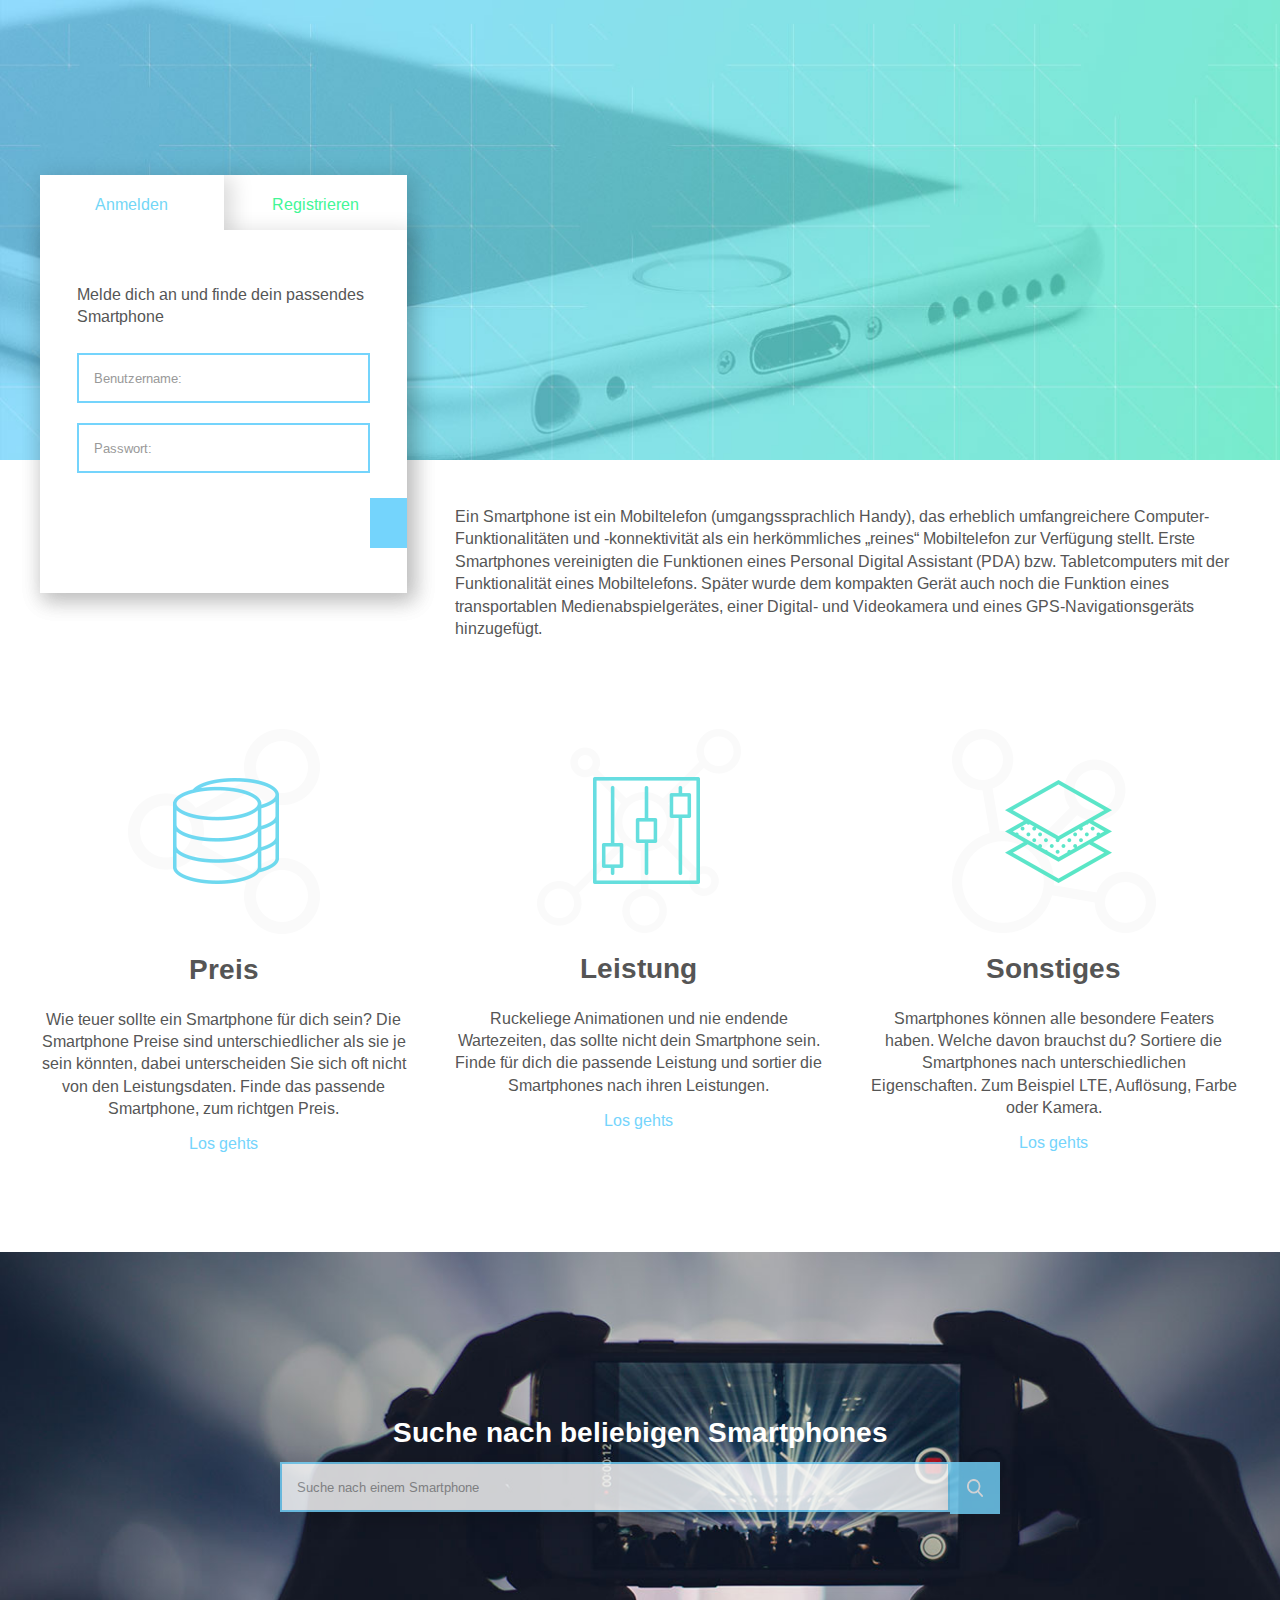
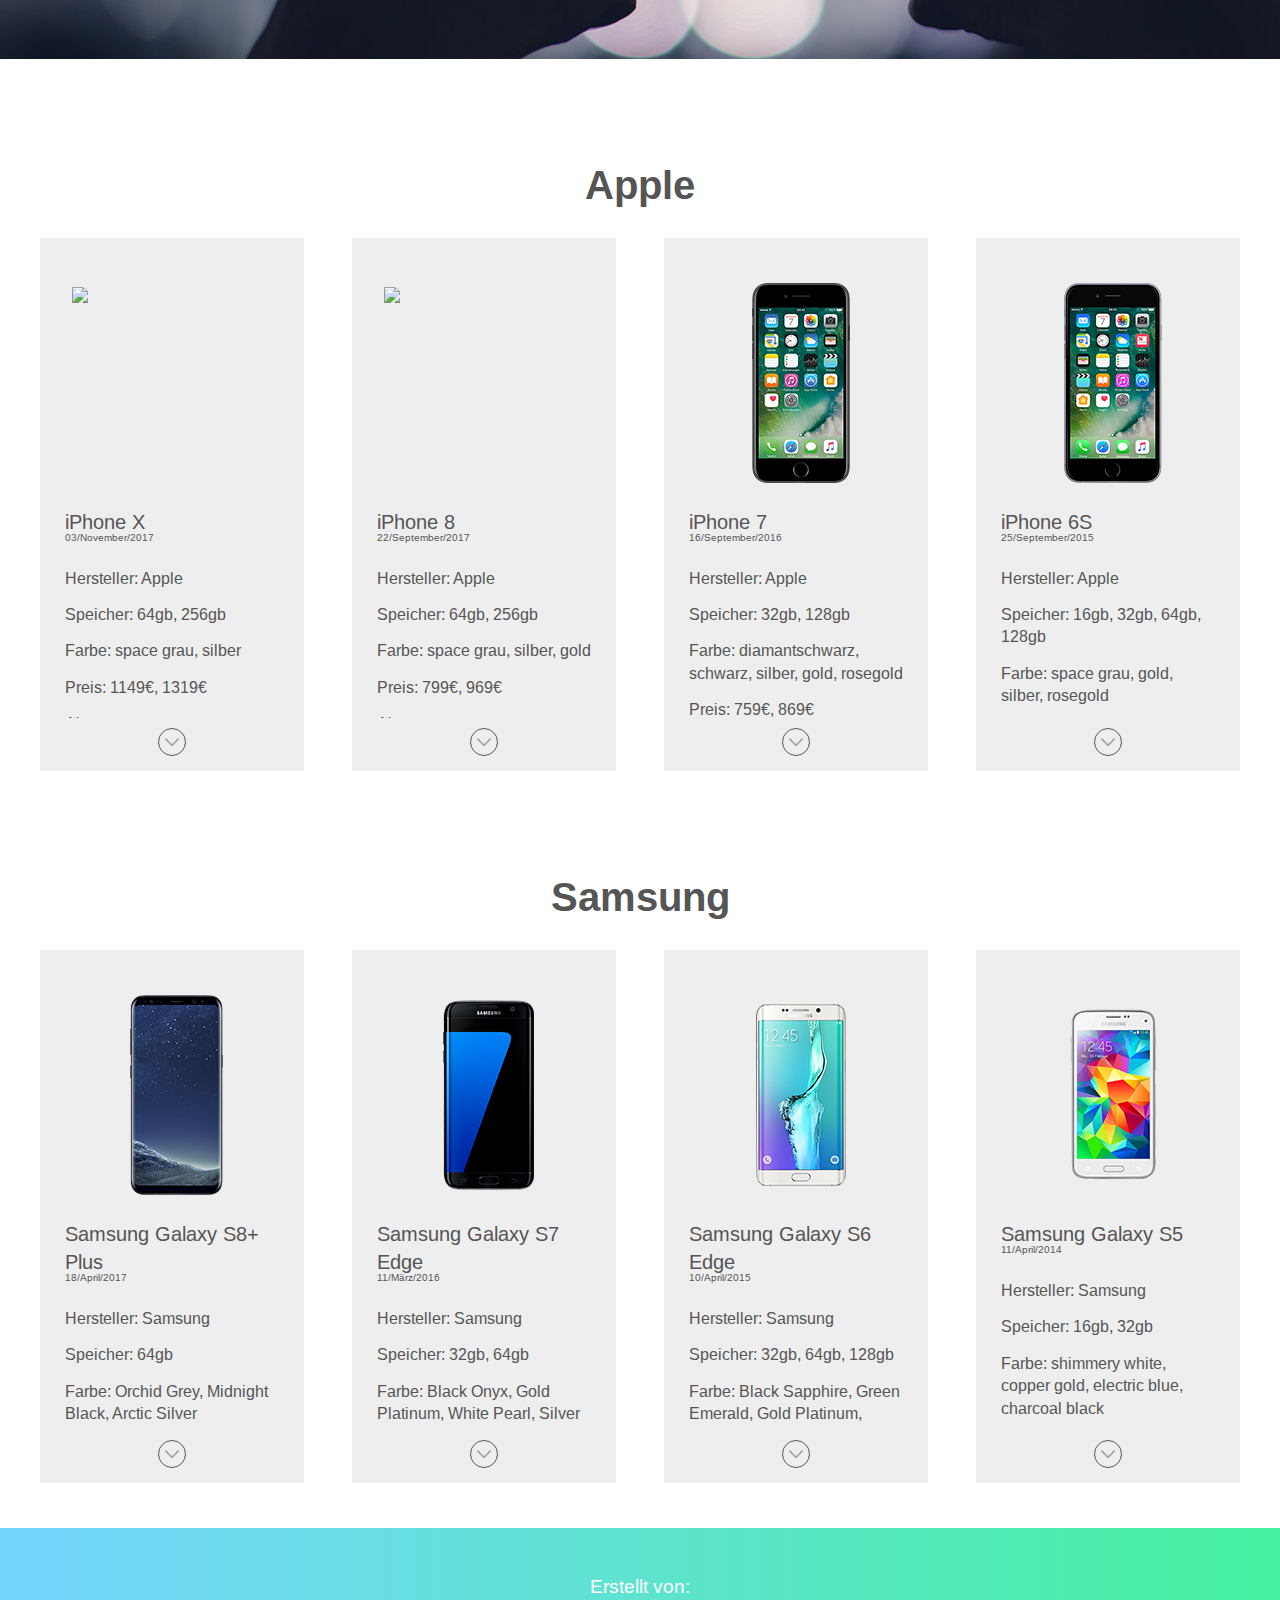
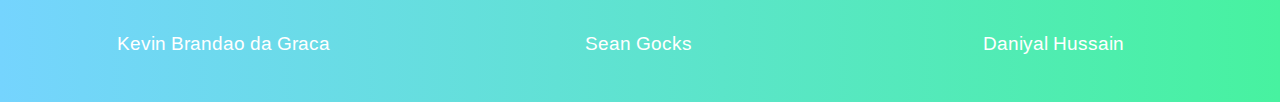
==== commit 6a583a3d: "Großes Update" ====
--- a/index.html
+++ b/index.html
@@ -19,7 +19,7 @@
         <script src="js/vendor/modernizr-2.8.3.min.js"></script>
         <script src="js/ityped.js"></script>
     </head>
-    <body>
+    <body class="main-site">
         <!-- Header -->
         <header class="head">
             <div class="inner">
@@ -44,7 +44,7 @@
                                 <input type="text" name="name" placeholder="Benutzername:">
                                 <input type="password" name="pw" placeholder="Passwort:">
                                 <input type="password" name="pwRepeat" placeholder="Passwort wiederholen:">
-                                <input class="submit" type="submit" name="submit" value="Anmelden">
+                                <input class="submit" type="submit" name="submit" value="Registrieren">
                             </form>
                         </div>
                     </div>
@@ -104,7 +104,7 @@
                 </div>
             </div>
 
-             <!-- Handys-->
+             <!--Apple Handys-->
             <div class="gridwrapper">
                 <div class="inner">
                     <h2 class="text-center">Apple</h2>
@@ -143,7 +143,7 @@
                                     <img src="img/arrow.png" />
                                 </div>
                             </div>
-                        </div>
+                        </div><!-- Hand Model Ende --><!-- Iphone X -->
                     </div>
                     <div class="col25">
                         <!-- Handy Model --><!-- Iphone 8 -->
@@ -161,7 +161,7 @@
                                     <li class="spe"><span>Speicher:</span> <span>64gb, 256gb</span></li>
                                     <li class="far"><span>Farbe:</span> <span>space grau, silber, gold</span></li>
                                     <li class="pre"><span>Preis:</span> <span>799€, 969€</span></li>
-                                    <li class="abm"><span>Abmessung:</span> <span>138,4mm/67,3mm/7,3 mm</span></li>
+                                    <li class="abm"><span>Abmessung:</span> <span>138,4mm/67,3mm/7,3mm</span></li>
                                     <li class="gew"><span>Gewicht:</span> <span>148g</span></li>
                                     <li class="displayMain openMore">
                                         <a>Display</a>
@@ -179,7 +179,232 @@
                                     <img src="img/arrow.png" />
                                 </div>
                             </div>
-                        </div>
+                        </div><!-- Hand Model Ende --><!-- Iphone 8 -->
+                    </div>
+                    <div class="col25">
+                        <!-- Handy Model --><!-- Iphone 7 -->
+                        <div class="handy-model" handy="iphone7">
+                            <!-- Handy Bild -->
+                            <div class="handy-img">
+                                <img src="img/_handybilder/iphone7.png" />
+                            </div>
+                            <!-- Handy Infos -->
+                            <div class="handy-info">
+                                <h4>iPhone 7</h4>
+                                <p class="handy-release">16/September/2016</p>
+                                <ul>
+                                    <li class="her"><span>Hersteller:</span> <span>Apple</span></li>
+                                    <li class="spe"><span>Speicher:</span> <span>32gb, 128gb</span></li>
+                                    <li class="far"><span>Farbe:</span> <span>diamantschwarz, schwarz, silber, gold, rosegold</span></li>
+                                    <li class="pre"><span>Preis:</span> <span>759€, 869€</span></li>
+                                    <li class="abm"><span>Abmessung:</span> <span>138,3mm/67,1mm/7,1mm</span></li>
+                                    <li class="gew"><span>Gewicht:</span> <span>138g</span></li>
+                                    <li class="displayMain openMore">
+                                        <a>Display</a>
+                                        <ul>
+                                             <li class="gro"><span>Display Größe:</span> <span>4,7"</span></li>
+                                            <li class="auf"><span>Display Auflösung:</span> <span>1334x750 Pixel</span></li>
+                                            <li class="art"><span>Display Art:</span> <span>Retina-LCD</span></li>
+                                        </ul>
+                                    </li>
+                                </ul>
+                            </div>
+                            <!-- Mehr Erfahren -->
+                            <div class="handy-more">
+                                <div class="circle open">
+                                    <img src="img/arrow.png" />
+                                </div>
+                            </div>
+                        </div><!-- Hand Model Ende --><!-- Iphone 7 -->
+                    </div>
+                    <div class="col25">
+                        <!-- Handy Model --><!-- Iphone 6 -->
+                        <div class="handy-model" handy="iphone6s">
+                            <!-- Handy Bild -->
+                            <div class="handy-img">
+                                <img src="img/_handybilder/iphone6s.png" />
+                            </div>
+                            <!-- Handy Infos -->
+                            <div class="handy-info">
+                                <h4>iPhone 6S</h4>
+                                <p class="handy-release">25/September/2015</p>
+                                <ul>
+                                    <li class="her"><span>Hersteller:</span> <span>Apple</span></li>
+                                    <li class="spe"><span>Speicher:</span> <span>16gb, 32gb, 64gb, 128gb</span></li>
+                                    <li class="far"><span>Farbe:</span> <span>space grau, gold, silber, rosegold</span></li>
+                                    <li class="pre"><span>Preis:</span> <span>649€, 749€, 859€, 969€</span></li>
+                                    <li class="abm"><span>Abmessung:</span> <span>138,3mm/67,1mm/7,1mm</span></li>
+                                    <li class="gew"><span>Gewicht:</span> <span>143g</span></li>
+                                    <li class="displayMain openMore">
+                                        <a>Display</a>
+                                        <ul>
+                                             <li class="gro"><span>Display Größe:</span> <span>4,7"</span></li>
+                                            <li class="auf"><span>Display Auflösung:</span> <span>1334x750 Pixel</span></li>
+                                            <li class="art"><span>Display Art:</span> <span>Retina-LCD</span></li>
+                                        </ul>
+                                    </li>
+                                </ul>
+                            </div>
+                            <!-- Mehr Erfahren -->
+                            <div class="handy-more">
+                                <div class="circle open">
+                                    <img src="img/arrow.png" />
+                                </div>
+                            </div>
+                        </div><!-- Hand Model Ende --><!-- Iphone 8 -->
+                    </div>
+                    <div class="clearfix"></div>
+                </div>
+            </div>
+
+           <!-- Samsung Handys-->
+            <div class="gridwrapper">
+                <div class="inner">
+                    <h2 class="text-center">Samsung</h2>
+                    <div class="col25">
+                        <!-- Handy Model --><!-- Samsung Galaxy S8 plus -->
+                        <div class="handy-model" handy="samsungGalaxyS8Plus">
+                            <!-- Handy Bild -->
+                            <div class="handy-img">
+                                <img src="img/_handybilder/samsungGalaxyS8Plus.png" />
+                            </div>
+                            <!-- Handy Infos -->
+                            <div class="handy-info">
+                                <h4>Samsung Galaxy S8+ Plus</h4>
+                                <p class="handy-release">18/April/2017</p>
+                                <ul>
+                                    <li class="her"><span>Hersteller:</span> <span>Samsung</span></li>
+                                    <li class="spe"><span>Speicher:</span> <span>64gb</span></li>
+                                    <li class="far"><span>Farbe:</span> <span>Orchid Grey, Midnight Black, Arctic Silver</span></li>
+                                    <li class="pre"><span>Preis:</span> <span>899€</span></li>
+                                    <li class="abm"><span>Abmessung:</span> <span>159,5mm/73,4mm/8,1mm</span></li>
+                                    <li class="gew"><span>Gewicht:</span> <span>173g</span></li>
+                                    <li class="displayMain openMore">
+                                        <a>Display</a>
+                                        <ul>
+                                            <li class="gro"><span>Display Größe:</span> <span>6,2"</span></li>
+                                            <li class="auf"><span>Display Auflösung:</span> <span>1440x2960 Pixel</span></li>
+                                            <li class="art"><span>Display Art:</span> <span>Super-AMOLED</span></li>
+                                        </ul>
+                                    </li>
+
+                                </ul>
+                            </div>
+                            <!-- Mehr Erfahren -->
+                            <div class="handy-more">
+                                <div class="circle open">
+                                    <img src="img/arrow.png" />
+                                </div>
+                            </div>
+                        </div><!-- Hand Model Ende --><!-- Samsung Galaxy S8 plus -->
+                    </div>
+                    <div class="col25">
+                        <!-- Handy Model --><!-- Samsung Galaxy S7 Edge -->
+                        <div class="handy-model" handy="samsungGalaxyS7Edge">
+                            <!-- Handy Bild -->
+                            <div class="handy-img">
+                                <img src="img/_handybilder/samsungGalaxyS7Edge.png" />
+                            </div>
+                            <!-- Handy Infos -->
+                            <div class="handy-info">
+                                <h4>Samsung Galaxy S7 Edge</h4>
+                                <p class="handy-release">11/März/2016</p>
+                                <ul>
+                                    <li class="her"><span>Hersteller:</span> <span>Samsung</span></li>
+                                    <li class="spe"><span>Speicher:</span> <span>32gb, 64gb</span></li>
+                                    <li class="far"><span>Farbe:</span> <span>Black Onyx, Gold Platinum, White Pearl, Silver Titanium</span></li>
+                                    <li class="pre"><span>Preis:</span> <span>799€, 899€</span></li>
+                                    <li class="abm"><span>Abmessung:</span> <span>150,9mm/72,6mm/7,7mm</span></li>
+                                    <li class="gew"><span>Gewicht:</span> <span>157g</span></li>
+                                    <li class="displayMain openMore">
+                                        <a>Display</a>
+                                        <ul>
+                                             <li class="gro"><span>Display Größe:</span> <span>5,5"</span></li>
+                                            <li class="auf"><span>Display Auflösung:</span> <span>1440x2560 Pixel</span></li>
+                                            <li class="art"><span>Display Art:</span> <span>Quad HD Super-AMOLED</span></li>
+                                        </ul>
+                                    </li>
+                                </ul>
+                            </div>
+                            <!-- Mehr Erfahren -->
+                            <div class="handy-more">
+                                <div class="circle open">
+                                    <img src="img/arrow.png" />
+                                </div>
+                            </div>
+                        </div><!-- Hand Model Ende --><!-- Samsung Galaxy S7 Edge -->
+                    </div>
+                    <div class="col25">
+                        <!-- Handy Model --><!-- Samsung Galaxy S6 Edge -->
+                        <div class="handy-model" handy="samsungGalaxyS6Edge">
+                            <!-- Handy Bild -->
+                            <div class="handy-img">
+                                <img src="img/_handybilder/samsungGalaxyS6Edge.png" />
+                            </div>
+                            <!-- Handy Infos -->
+                            <div class="handy-info">
+                                <h4>Samsung Galaxy S6 Edge </h4>
+                                <p class="handy-release">10/April/2015</p>
+                                <ul>
+                                    <li class="her"><span>Hersteller:</span> <span>Samsung</span></li>
+                                    <li class="spe"><span>Speicher:</span> <span>32gb, 64gb, 128gb</span></li>
+                                    <li class="far"><span>Farbe:</span> <span>Black Sapphire, Green Emerald, Gold Platinum, White Pearl</span></li>
+                                    <li class="pre"><span>Preis:</span> <span>849€, 949€, 1049€</span></li>
+                                    <li class="abm"><span>Abmessung:</span> <span>142,1mm/70,1mm/7mm</span></li>
+                                    <li class="gew"><span>Gewicht:</span> <span>132g</span></li>
+                                    <li class="displayMain openMore">
+                                        <a>Display</a>
+                                        <ul>
+                                             <li class="gro"><span>Display Größe:</span> <span>5,1"</span></li>
+                                            <li class="auf"><span>Display Auflösung:</span> <span>1440x2560 Pixel</span></li>
+                                            <li class="art"><span>Display Art:</span> <span>Quad HD Super-AMOLED</span></li>
+                                        </ul>
+                                    </li>
+                                </ul>
+                            </div>
+                            <!-- Mehr Erfahren -->
+                            <div class="handy-more">
+                                <div class="circle open">
+                                    <img src="img/arrow.png" />
+                                </div>
+                            </div>
+                        </div><!-- Hand Model Ende --><!-- Samsung Galaxy S6 Edge -->
+                    </div>
+                    <div class="col25">
+                        <!-- Handy Model --><!-- Samsung Galaxy S5 -->
+                        <div class="handy-model" handy="samsungGalaxyS5">
+                            <!-- Handy Bild -->
+                            <div class="handy-img">
+                                <img src="img/_handybilder/samsungGalaxyS5.png" />
+                            </div>
+                            <!-- Handy Infos -->
+                            <div class="handy-info">
+                                <h4>Samsung Galaxy S5</h4>
+                                <p class="handy-release">11/April/2014</p>
+                                <ul>
+                                    <li class="her"><span>Hersteller:</span> <span>Samsung</span></li>
+                                    <li class="spe"><span>Speicher:</span> <span>16gb, 32gb</span></li>
+                                    <li class="far"><span>Farbe:</span> <span>shimmery white, copper gold, electric blue, charcoal black</span></li>
+                                    <li class="pre"><span>Preis:</span> <span>699€</span></li>
+                                    <li class="abm"><span>Abmessung:</span> <span>142mm/72,5mm/8,1mm</span></li>
+                                    <li class="gew"><span>Gewicht:</span> <span>145g</span></li>
+                                    <li class="displayMain openMore">
+                                        <a>Display</a>
+                                        <ul>
+                                             <li class="gro"><span>Display Größe:</span> <span>5,1"</span></li>
+                                            <li class="auf"><span>Display Auflösung:</span> <span>1920x1080 Pixel</span></li>
+                                            <li class="art"><span>Display Art:</span> <span>Super-AMOLED-HD</span></li>
+                                        </ul>
+                                    </li>
+                                </ul>
+                            </div>
+                            <!-- Mehr Erfahren -->
+                            <div class="handy-more">
+                                <div class="circle open">
+                                    <img src="img/arrow.png" />
+                                </div>
+                            </div>
+                        </div><!-- Hand Model Ende --><!-- Iphone 8 -->
                     </div>
                     <div class="clearfix"></div>
                 </div>
--- a/css/main.css
+++ b/css/main.css
@@ -12,6 +12,7 @@
     font-size: 100%;
     line-height: 1.4;
     font-family: 'Arimo', sans-serif;
+    -webkit-font-smoothing: antialiased;
 }
 ::-moz-selection {
     background: #74d4fc;
@@ -20,6 +21,16 @@
 ::selection {
     background: #74d4fc;
     text-shadow: none;
+}
+/* Scrollbar */
+::-webkit-scrollbar {
+  -webkit-appearance: none;
+  width: 5px;
+}
+::-webkit-scrollbar-thumb {
+  border-radius: 0px;
+  background-color: #74d4fc;
+  -webkit-box-shadow: 0 0 1px rgba(255, 255, 255, .5);
 }
 hr {
     display: block;
@@ -279,6 +290,7 @@
     filter: progid:DXImageTransform.Microsoft.gradient( startColorstr='#75d4fe', endColorstr='#47f2a0',GradientType=1 );
     padding: 45px 0;
     color: #fff;
+    font-size: 120%;
 }
 footer .inner:first-of-type {
     margin-bottom: 30px;
@@ -508,6 +520,18 @@
     opacity: 0.1;
   }
 }
+.back-link:hover:after {
+    animation: animationFrames linear 0.7s;
+    animation-iteration-count: infinite;
+    -webkit-animation: animationFrames linear 0.7s;
+    -webkit-animation-iteration-count: infinite;
+    -moz-animation: animationFrames linear 0.7s;
+    -moz-animation-iteration-count: infinite;
+    -o-animation: animationFrames linear 0.7s;
+    -o-animation-iteration-count: infinite;
+    -ms-animation: animationFrames linear 0.7s;
+    -ms-animation-iteration-count: infinite;
+}
 
 
 /* ==========================================================================
@@ -635,7 +659,150 @@
     white-space: nowrap;
 }
 
-
+/* ==========================================================================
+   Filter Panel
+   ========================================================================== */
+.filter-panel {
+    width: 100%;
+    background-color: #eee;
+    padding: 10px 0px;
+}
+.filter-panel h3 {
+    padding: 0px 25px;
+    font-weight: normal;
+}
+.filter-panel hr {
+    background-color: #555;
+    height: 1px;
+    width: 100%;
+    border: none;
+    margin: 10px 0px 0px;
+}
+.filter-panel .filter-inner {
+    width: 100%;
+    padding: 20px 25px;
+}
+.filter-panel .filter-inner .filter-form div {
+    width: 100%;
+}
+.filter-panel .filter-inner .filter-form div label {
+    display: block;
+}
+
+/* Range Slider */
+input[type=range].filter-range {
+  -webkit-appearance: none;
+  width: calc(100% - 74px);
+  margin: 5px 0;
+}
+input[type=range].filter-range:focus {
+  outline: none;
+}
+input[type=range].filter-range::-webkit-slider-runnable-track {
+  width: 100%;
+  height: 2px;
+  cursor: pointer;
+  box-shadow: 0px 0px 0px rgba(0, 0, 0, 0), 0px 0px 0px rgba(13, 13, 13, 0);
+  background: #555555;
+  border-radius: 0px;
+  border: 0px solid #000101;
+}
+input[type=range].filter-range::-webkit-slider-thumb {
+  box-shadow: 0px 0px 0px #000000, 0px 0px 0px #0d0d0d;
+  border: 0px solid rgba(0, 0, 0, 0);
+  height: 12px;
+  width: 12px;
+  border-radius: 50px;
+  background: #74d4fc;
+  cursor: pointer;
+  -webkit-appearance: none;
+  margin-top: -5px;
+}
+input[type=range].filter-range:focus::-webkit-slider-runnable-track {
+  background: #6f6f6f;
+}
+input[type=range].filter-range::-moz-range-track {
+  width: 100%;
+  height: 2px;
+  cursor: pointer;
+  box-shadow: 0px 0px 0px rgba(0, 0, 0, 0), 0px 0px 0px rgba(13, 13, 13, 0);
+  background: #555555;
+  border-radius: 0px;
+  border: 0px solid #000101;
+}
+input[type=range].filter-range::-moz-range-thumb {
+  box-shadow: 0px 0px 0px #000000, 0px 0px 0px #0d0d0d;
+  border: 0px solid rgba(0, 0, 0, 0);
+  height: 12px;
+  width: 12px;
+  border-radius: 50px;
+  background: #74d4fc;
+  cursor: pointer;
+}
+input[type=range].filter-range::-ms-track {
+  width: 100%;
+  height: 2px;
+  cursor: pointer;
+  background: transparent;
+  border-color: transparent;
+  color: transparent;
+}
+input[type=range].filter-range::-ms-fill-lower {
+  background: #3b3b3b;
+  border: 0px solid #000101;
+  border-radius: 0px;
+  box-shadow: 0px 0px 0px rgba(0, 0, 0, 0), 0px 0px 0px rgba(13, 13, 13, 0);
+}
+input[type=range].filter-range::-ms-fill-upper {
+  background: #555555;
+  border: 0px solid #000101;
+  border-radius: 0px;
+  box-shadow: 0px 0px 0px rgba(0, 0, 0, 0), 0px 0px 0px rgba(13, 13, 13, 0);
+}
+input[type=range].filter-range::-ms-thumb {
+  box-shadow: 0px 0px 0px #000000, 0px 0px 0px #0d0d0d;
+  border: 0px solid rgba(0, 0, 0, 0);
+  height: 12px;
+  width: 12px;
+  border-radius: 50px;
+  background: #74d4fc;
+  cursor: pointer;
+  height: 2px;
+}
+input[type=range].filter-range:focus::-ms-fill-lower {
+  background: #555555;
+}
+input[type=range].filter-range:focus::-ms-fill-upper {
+  background: #6f6f6f;
+}
+.filter-range-value {
+    position: relative;
+    width: 60px;
+    color: #fff;
+    line-height: 14px;
+    text-align: center;
+    background: #74d4fc;
+    padding: 5px 5px;
+    margin-left: 8px;
+    float: right;
+    margin-top: 3px;
+}
+.filter-range-value:before {
+    position: absolute;
+    top: 3px;
+    left: -7px;
+    width: 0;
+    height: 0;
+    border-top: 9px solid transparent;
+    border-right: 10px solid #74d4fc;
+    border-bottom: 9px solid transparent;
+    content: '';
+}
+.filter-range-value:after {
+    content: ' €';
+    display: inline-block;
+    margin-left: 3px;
+}
 
 
 /* ==========================================================================
